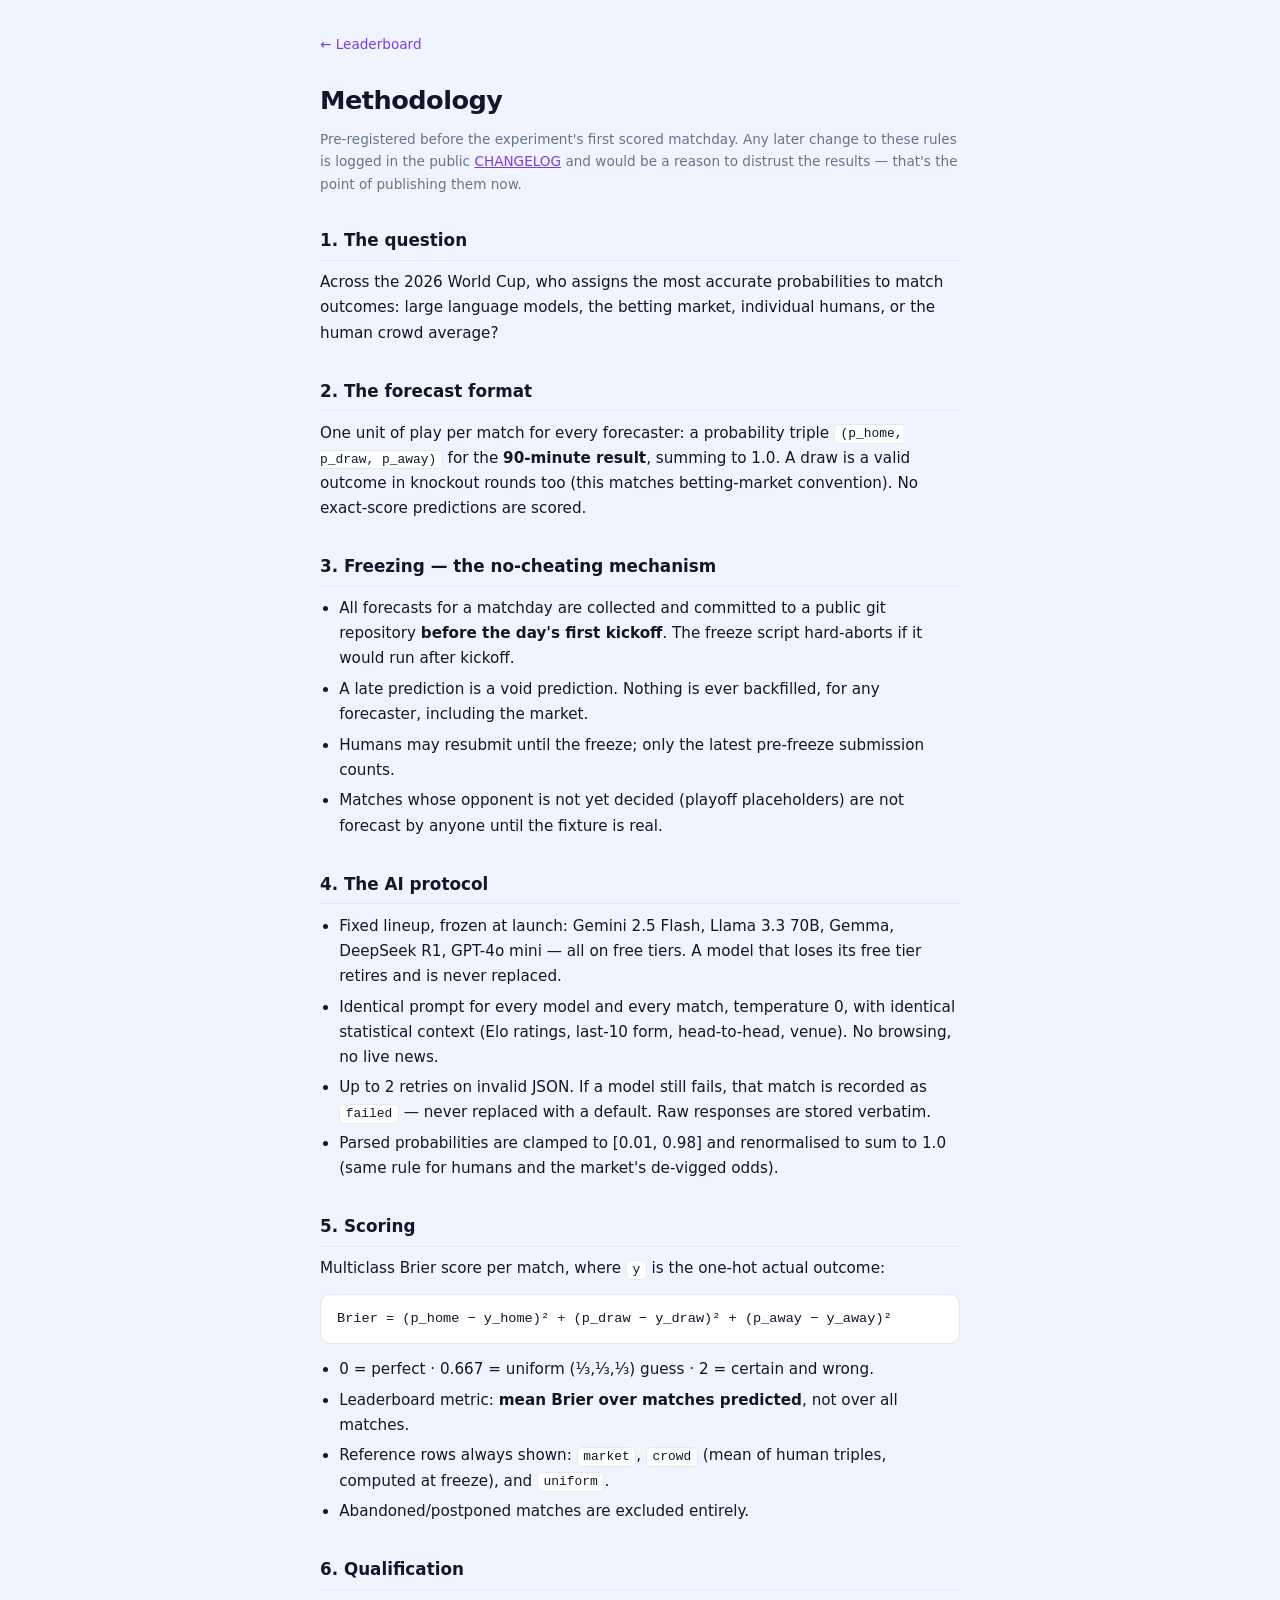
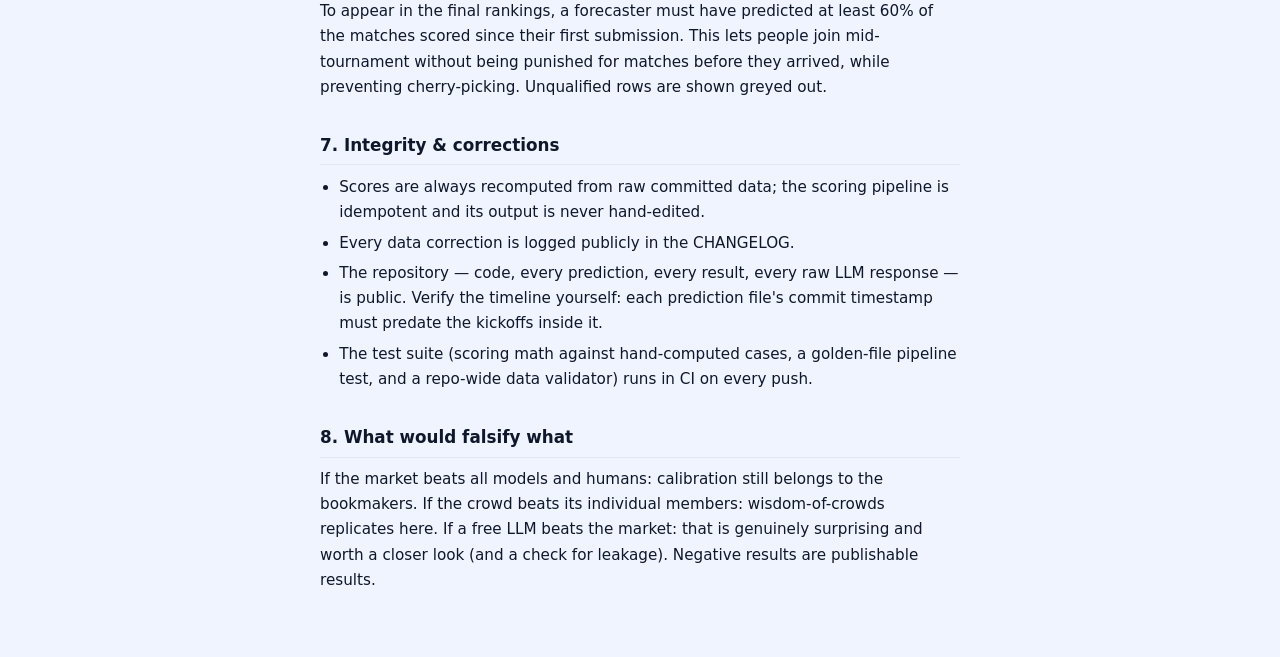
==== site/methodology.html @ a30d46c2 "relaunch: integrity overhaul, frozen lineup, resolved playoff teams, 3D UI Experiment integrity: AI_" ====
<!DOCTYPE html>
<html lang="en">
<head>
  <meta charset="UTF-8">
  <meta name="viewport" content="width=device-width, initial-scale=1.0">
  <title>Methodology — The Forecasting Arena</title>
  <link rel="stylesheet" href="style.css">
  <script>
    (function() {
      var t = localStorage.getItem('fa_theme');
      if (t) document.documentElement.setAttribute('data-theme', t);
    })();
  </script>
  <style>
    /* This page scrolls — override the app shell's overflow:hidden */
    html, body { overflow: auto; height: auto; }
    .doc {
      max-width: 680px;
      margin: 0 auto;
      padding: 2rem 1.25rem 4rem;
      line-height: 1.65;
      font-size: .95rem;
    }
    .doc h1 { font-size: 1.6rem; letter-spacing: -.02em; margin-bottom: .4rem; }
    .doc .doc-sub { color: var(--text-sub); font-size: .85rem; margin-bottom: 2rem; }
    .doc h2 {
      font-size: 1.05rem;
      margin: 2rem 0 .6rem;
      padding-bottom: .3rem;
      border-bottom: 1px solid var(--border);
    }
    .doc p, .doc li { color: var(--text); }
    .doc ul { padding-left: 1.2rem; margin: .5rem 0; }
    .doc li { margin: .35rem 0; }
    .doc code {
      background: var(--card-bg);
      border: 1px solid var(--border);
      border-radius: 5px;
      padding: .08rem .35rem;
      font-size: .85em;
    }
    .doc .formula {
      background: var(--card-bg);
      border: 1px solid var(--border);
      border-radius: 10px;
      padding: .8rem 1rem;
      margin: .8rem 0;
      font-family: ui-monospace, Menlo, monospace;
      font-size: .85rem;
      overflow-x: auto;
    }
    .doc a { color: var(--home); }
    .doc .backlink { display: inline-block; margin-bottom: 1.5rem; font-size: .85rem; text-decoration: none; }
  </style>
</head>
<body>
  <main class="doc">
    <a class="backlink" href="index.html">← Leaderboard</a>
    <h1>Methodology</h1>
    <p class="doc-sub">Pre-registered before the experiment's first scored matchday.
    Any later change to these rules is logged in the public
    <a href="https://github.com/dakshjagwani/forecasting-arena-wc26/blob/main/CHANGELOG.md">CHANGELOG</a>
    and would be a reason to distrust the results — that's the point of publishing them now.</p>

    <h2>1. The question</h2>
    <p>Across the 2026 World Cup, who assigns the most accurate probabilities to
    match outcomes: large language models, the betting market, individual humans,
    or the human crowd average?</p>

    <h2>2. The forecast format</h2>
    <p>One unit of play per match for every forecaster: a probability triple
    <code>(p_home, p_draw, p_away)</code> for the <strong>90-minute result</strong>,
    summing to 1.0. A draw is a valid outcome in knockout rounds too (this matches
    betting-market convention). No exact-score predictions are scored.</p>

    <h2>3. Freezing — the no-cheating mechanism</h2>
    <ul>
      <li>All forecasts for a matchday are collected and committed to a public
      git repository <strong>before the day's first kickoff</strong>. The freeze
      script hard-aborts if it would run after kickoff.</li>
      <li>A late prediction is a void prediction. Nothing is ever backfilled,
      for any forecaster, including the market.</li>
      <li>Humans may resubmit until the freeze; only the latest pre-freeze
      submission counts.</li>
      <li>Matches whose opponent is not yet decided (playoff placeholders) are
      not forecast by anyone until the fixture is real.</li>
    </ul>

    <h2>4. The AI protocol</h2>
    <ul>
      <li>Fixed lineup, frozen at launch: Gemini 2.5 Flash, Llama 3.3 70B,
      Gemma, DeepSeek R1, GPT-4o mini — all on free tiers. A model that loses
      its free tier retires and is never replaced.</li>
      <li>Identical prompt for every model and every match, temperature 0,
      with identical statistical context (Elo ratings, last-10 form,
      head-to-head, venue). No browsing, no live news.</li>
      <li>Up to 2 retries on invalid JSON. If a model still fails, that
      match is recorded as <code>failed</code> — never replaced with a default.
      Raw responses are stored verbatim.</li>
      <li>Parsed probabilities are clamped to [0.01, 0.98] and renormalised to
      sum to 1.0 (same rule for humans and the market's de-vigged odds).</li>
    </ul>

    <h2>5. Scoring</h2>
    <p>Multiclass Brier score per match, where <code>y</code> is the one-hot
    actual outcome:</p>
    <div class="formula">Brier = (p_home − y_home)² + (p_draw − y_draw)² + (p_away − y_away)²</div>
    <ul>
      <li>0 = perfect · 0.667 = uniform (⅓,⅓,⅓) guess · 2 = certain and wrong.</li>
      <li>Leaderboard metric: <strong>mean Brier over matches predicted</strong>,
      not over all matches.</li>
      <li>Reference rows always shown: <code>market</code>, <code>crowd</code>
      (mean of human triples, computed at freeze), and <code>uniform</code>.</li>
      <li>Abandoned/postponed matches are excluded entirely.</li>
    </ul>

    <h2>6. Qualification</h2>
    <p>To appear in the final rankings, a forecaster must have predicted at least
    60% of the matches scored since their first submission. This lets people join
    mid-tournament without being punished for matches before they arrived, while
    preventing cherry-picking. Unqualified rows are shown greyed out.</p>

    <h2>7. Integrity & corrections</h2>
    <ul>
      <li>Scores are always recomputed from raw committed data; the scoring
      pipeline is idempotent and its output is never hand-edited.</li>
      <li>Every data correction is logged publicly in the CHANGELOG.</li>
      <li>The repository — code, every prediction, every result, every raw
      LLM response — is public. Verify the timeline yourself: each prediction
      file's commit timestamp must predate the kickoffs inside it.</li>
      <li>The test suite (scoring math against hand-computed cases, a
      golden-file pipeline test, and a repo-wide data validator) runs in CI
      on every push.</li>
    </ul>

    <h2>8. What would falsify what</h2>
    <p>If the market beats all models and humans: calibration still belongs to
    the bookmakers. If the crowd beats its individual members: wisdom-of-crowds
    replicates here. If a free LLM beats the market: that is genuinely
    surprising and worth a closer look (and a check for leakage). Negative
    results are publishable results.</p>
  </main>
</body>
</html>
---- site/style.css ----
/* ── Variables ──────────────────────────────────────────────────────────── */
:root {
  --bg:          #f0f4ff;
  --card-bg:     #ffffff;
  --text:        #0f172a;
  --text-sub:    #64748b;
  --border:      #e2e8f0;
  --home:        #7c3aed;
  --home-light:  #ede9fe;
  --draw:        #94a3b8;
  --away:        #0891b2;
  --away-light:  #e0f2fe;
  --green:       #16a34a;
  --red:         #dc2626;
  --gold:        #f0c040;
  --radius:      16px;
  --shadow:      0 2px 12px rgba(0,0,0,.06);
  --shadow-card: 0 4px 28px rgba(0,0,0,.09);
  --dur-fast:    140ms;
  --dur-med:     240ms;
  --dur-slow:    420ms;
  --ease-spring: cubic-bezier(0.34, 1.56, 0.64, 1);
}

/* ── Keyframes ──────────────────────────────────────────────────────────── */
@keyframes fadeInUp {
  from { opacity: 0; transform: translateY(18px); }
  to   { opacity: 1; transform: translateY(0); }
}

@keyframes scaleIn {
  from { opacity: 0; transform: scale(0.88); }
  to   { opacity: 1; transform: scale(1); }
}

@keyframes pulseGlow {
  0%, 100% { box-shadow: 0 0 0 0 rgba(124,58,237,.35), 0 4px 14px rgba(124,58,237,.3); }
  55%       { box-shadow: 0 0 0 10px rgba(124,58,237,.0), 0 4px 14px rgba(124,58,237,.3); }
}

@keyframes confettiFall {
  0%   { opacity: 1; transform: translateY(0) rotate(0deg) scale(1); }
  80%  { opacity: 1; }
  100% { opacity: 0; transform: translateY(100vh) rotate(720deg) scale(0.4); }
}

@keyframes trophyWiggle {
  0%, 100% { transform: rotate(0deg) scale(1); }
  20%       { transform: rotate(-8deg) scale(1.1); }
  40%       { transform: rotate(8deg) scale(1.15); }
  60%       { transform: rotate(-4deg) scale(1.1); }
  80%       { transform: rotate(4deg) scale(1.05); }
}

@keyframes floatBadge {
  0%, 100% { transform: translateY(0); }
  50%       { transform: translateY(-3px); }
}

/* ── Reset & base ───────────────────────────────────────────────────────── */
*, *::before, *::after { box-sizing: border-box; margin: 0; padding: 0; }

html, body {
  height: 100%;
  background: var(--bg);
  font-family: -apple-system, BlinkMacSystemFont, 'Segoe UI', system-ui, sans-serif;
  color: var(--text);
  -webkit-font-smoothing: antialiased;
  overflow: hidden;
}

/* ── Screen management ──────────────────────────────────────────────────── */
.screen {
  position: fixed;
  inset: 0;
  display: flex;
  flex-direction: column;
  overflow: hidden;
  opacity: 0;
  pointer-events: none;
  transform: translateY(10px);
  /* hide transition: delay visibility so it hides after opacity fades */
  transition: opacity var(--dur-med) ease,
              transform var(--dur-med) ease,
              visibility 0s linear var(--dur-med);
  visibility: hidden;
}
.screen.active {
  opacity: 1;
  pointer-events: auto;
  transform: translateY(0);
  visibility: visible;
  /* show transition: visibility reveals immediately, then opacity animates in */
  transition: opacity var(--dur-med) ease,
              transform var(--dur-med) ease,
              visibility 0s linear 0s;
}

/* ── Screen: Name ───────────────────────────────────────────────────────── */
.screen-inner {
  flex: 1;
  display: flex;
  flex-direction: column;
  align-items: center;
  padding: 1.25rem 1.25rem 2rem;
  gap: 1.1rem;
  max-width: 520px;
  margin: 0 auto;
  width: 100%;
  overflow-y: auto;
  -webkit-overflow-scrolling: touch;
}

/* ── WC branding ────────────────────────────────────────────────────────── */
.wc-brand {
  display: flex;
  flex-direction: column;
  align-items: center;
  gap: .3rem;
  padding: 1.1rem 1.5rem;
  background: linear-gradient(135deg, #1e3a5f 0%, #0f2540 100%);
  border-radius: var(--radius);
  color: #fff;
  width: 100%;
  text-align: center;
  animation: fadeInUp var(--dur-slow) ease both;
  animation-delay: 0ms;
}

.wc-host-flags { font-size: 1.5rem; letter-spacing: .3em; }

.wc-title {
  font-size: .95rem;
  font-weight: 800;
  letter-spacing: .05em;
  text-transform: uppercase;
  color: var(--gold);
}

.wc-meta { font-size: .7rem; color: #94a3b8; font-weight: 500; }

/* ── Pitch block ────────────────────────────────────────────────────────── */
.pitch-block {
  text-align: center;
  width: 100%;
  animation: fadeInUp var(--dur-slow) ease both;
  animation-delay: 80ms;
}

.pitch-title {
  font-size: 1.55rem;
  font-weight: 800;
  letter-spacing: -.03em;
  line-height: 1.2;
  color: var(--text);
  margin-bottom: .55rem;
}

.pitch-sub {
  font-size: .875rem;
  color: var(--text-sub);
  line-height: 1.6;
  max-width: 400px;
  margin: 0 auto;
}

/* ── Features grid ──────────────────────────────────────────────────────── */
.features-grid {
  display: grid;
  grid-template-columns: repeat(3, 1fr);
  gap: .6rem;
  width: 100%;
  animation: fadeInUp var(--dur-slow) ease both;
  animation-delay: 160ms;
}

.feature-item {
  background: var(--card-bg);
  border: 1.5px solid var(--border);
  border-radius: 12px;
  padding: .8rem .5rem;
  display: flex;
  flex-direction: column;
  align-items: center;
  gap: .25rem;
  text-align: center;
  transition: border-color var(--dur-fast), box-shadow var(--dur-fast);
}
.feature-item:hover {
  border-color: var(--home);
  box-shadow: 0 2px 12px rgba(124,58,237,.12);
}

.feature-icon { font-size: 1.4rem; line-height: 1; }
.feature-name { font-size: .72rem; font-weight: 800; color: var(--text); }
.feature-desc { font-size: .62rem; color: var(--text-sub); line-height: 1.35; }

/* ── Entry block ────────────────────────────────────────────────────────── */
.entry-block {
  display: flex;
  flex-direction: column;
  gap: .7rem;
  width: 100%;
  animation: fadeInUp var(--dur-slow) ease both;
  animation-delay: 240ms;
}

.entry-label {
  font-size: .75rem;
  font-weight: 800;
  text-transform: uppercase;
  letter-spacing: .07em;
  color: var(--text-sub);
}

.entry-hint {
  font-size: .73rem;
  color: var(--text-sub);
  text-align: center;
}

/* ── Inputs ─────────────────────────────────────────────────────────────── */
input[type="text"] {
  width: 100%;
  padding: .9rem 1rem;
  font-size: 1rem;
  border: 1.5px solid var(--border);
  border-radius: var(--radius);
  outline: none;
  transition: border-color var(--dur-fast), box-shadow var(--dur-fast);
  background: var(--card-bg);
}
input[type="text"]:focus {
  border-color: var(--home);
  box-shadow: 0 0 0 3px var(--home-light);
}

/* ── Buttons ────────────────────────────────────────────────────────────── */
.btn-primary {
  display: block;
  width: 100%;
  padding: .9rem 1.5rem;
  background: var(--home);
  color: #fff;
  border: none;
  border-radius: var(--radius);
  font-size: 1rem;
  font-weight: 700;
  cursor: pointer;
  min-height: 52px;
  position: relative;
  overflow: hidden;
  transition: opacity var(--dur-fast), transform var(--dur-fast), box-shadow var(--dur-fast);
}
.btn-primary::after {
  content: '';
  position: absolute;
  inset: 0;
  background: linear-gradient(135deg, rgba(255,255,255,.18) 0%, transparent 55%);
  pointer-events: none;
}
.btn-primary:hover:not(:disabled) {
  opacity: .92;
  transform: translateY(-1px);
  box-shadow: 0 6px 20px rgba(124,58,237,.4);
}
.btn-primary:active:not(:disabled) { transform: translateY(0); box-shadow: none; }
.btn-primary:disabled { opacity: .5; cursor: default; }

.btn-primary.btn-glow {
  animation: pulseGlow 2.6s ease-in-out 1s infinite;
}

.btn-ghost {
  background: none;
  border: 1.5px solid var(--border);
  border-radius: var(--radius);
  padding: .55rem 1rem;
  font-size: .875rem;
  color: var(--text-sub);
  cursor: pointer;
  min-height: 40px;
  transition: border-color var(--dur-fast), color var(--dur-fast), background var(--dur-fast);
}
.btn-ghost:hover { border-color: var(--text-sub); color: var(--text); background: #f8fafc; }
.btn-ghost.small { font-size: .8rem; padding: .4rem .75rem; min-height: 36px; }

/* ── Screen: Cards header ───────────────────────────────────────────────── */
.cards-header {
  display: flex;
  align-items: center;
  justify-content: space-between;
  padding: .75rem 1rem;
  border-bottom: 1px solid var(--border);
  background: var(--card-bg);
  flex-shrink: 0;
  gap: .5rem;
  box-shadow: var(--shadow);
  z-index: 3;
}

.progress-text {
  font-size: .875rem;
  font-weight: 700;
  color: var(--text-sub);
}

.user-chip {
  font-size: .78rem;
  background: var(--home-light);
  color: var(--home);
  border-radius: 999px;
  padding: .25rem .75rem;
  font-weight: 700;
  max-width: 140px;
  overflow: hidden;
  text-overflow: ellipsis;
  white-space: nowrap;
}

/* ── Matchday banner ────────────────────────────────────────────────────── */
.matchday-banner {
  padding: .5rem 1rem;
  font-size: .8rem;
  font-weight: 600;
  background: #f0fdf4;
  color: #166534;
  border-bottom: 1px solid #bbf7d0;
  text-align: center;
  flex-shrink: 0;
  z-index: 2;
}

/* ── Cards track wrapper + nav ──────────────────────────────────────────── */
.cards-track-wrapper {
  flex: 1;
  position: relative;
  min-height: 0;
}

/* Desktop nav arrows (hidden on mobile, shown ≥ 640px) */
.nav-arrow {
  display: none;
  position: absolute;
  top: 50%;
  transform: translateY(-50%);
  width: 46px;
  height: 46px;
  background: var(--card-bg);
  border: 1.5px solid var(--border);
  border-radius: 50%;
  font-size: 1.5rem;
  color: var(--text-sub);
  cursor: pointer;
  align-items: center;
  justify-content: center;
  z-index: 10;
  box-shadow: var(--shadow-card);
  transition: border-color var(--dur-fast), color var(--dur-fast), box-shadow var(--dur-fast), transform var(--dur-fast);
  user-select: none;
}
.nav-arrow:hover {
  border-color: var(--home);
  color: var(--home);
  box-shadow: 0 4px 16px rgba(124,58,237,.2);
  transform: translateY(-50%) scale(1.06);
}
.nav-arrow:active { transform: translateY(-50%) scale(0.97); }
.nav-prev { left: .75rem; }
.nav-next { right: .75rem; }

/* ── Cards track (scroll-snap) ──────────────────────────────────────────── */
.cards-track {
  height: 100%;
  display: flex;
  overflow-x: scroll;
  scroll-snap-type: x mandatory;
  -webkit-overflow-scrolling: touch;
  scrollbar-width: none;
}
.cards-track::-webkit-scrollbar { display: none; }

.card {
  scroll-snap-align: start;
  flex: 0 0 100%;
  max-width: 100%;
  overflow-y: auto;
  padding: 1.1rem 1rem 2rem;
  display: flex;
  align-items: flex-start;
  justify-content: center;
  -webkit-overflow-scrolling: touch;
}

.card-inner {
  width: 100%;
  max-width: 520px;
  display: flex;
  flex-direction: column;
  gap: .9rem;
  animation: fadeInUp var(--dur-slow) ease both;
}

/* ── Card: meta row ─────────────────────────────────────────────────────── */
.card-meta {
  display: flex;
  align-items: center;
  gap: .5rem;
  flex-wrap: wrap;
}

.stage-badge {
  font-size: .72rem;
  font-weight: 700;
  text-transform: uppercase;
  letter-spacing: .06em;
  color: var(--text-sub);
}

.match-num {
  font-size: .7rem;
  font-weight: 600;
  background: #f1f5f9;
  color: var(--text-sub);
  border-radius: 999px;
  padding: .15rem .55rem;
}

.filled-badge {
  font-size: .7rem;
  font-weight: 700;
  background: #dcfce7;
  color: #166534;
  border-radius: 999px;
  padding: .15rem .55rem;
  animation: scaleIn var(--dur-fast) var(--ease-spring);
}

/* ── Card: teams ────────────────────────────────────────────────────────── */
.teams-row {
  display: flex;
  align-items: center;
  gap: .75rem;
  padding: .15rem 0;
}

.team {
  flex: 1;
  text-align: left;
  display: flex;
  flex-direction: column;
  gap: .2rem;
}
.team.away { text-align: right; align-items: flex-end; }

.team-flag { font-size: 2.1rem; line-height: 1; }
.team-name { font-size: 1.05rem; font-weight: 800; letter-spacing: -.02em; line-height: 1.2; }

.vs-badge {
  font-size: .68rem;
  font-weight: 800;
  color: var(--text-sub);
  letter-spacing: .08em;
  flex-shrink: 0;
  background: #f1f5f9;
  padding: .3rem .5rem;
  border-radius: 6px;
}

/* ── Card: match info row ───────────────────────────────────────────────── */
.match-info-row { display: flex; flex-direction: column; gap: .22rem; }
.kick-time  { font-size: .78rem; font-weight: 600; color: var(--text); }
.kick-venue { font-size: .73rem; color: var(--text-sub); }

/* ── Match Intel panel ──────────────────────────────────────────────────── */
.intel-panel {
  background: linear-gradient(135deg, #f0f4ff 0%, #faf5ff 100%);
  border: 1px solid #c7d2fe;
  border-radius: 12px;
  padding: .65rem .75rem;
  font-size: .75rem;
}

.intel-header {
  font-size: .63rem;
  font-weight: 800;
  text-transform: uppercase;
  letter-spacing: .07em;
  color: #4338ca;
  margin-bottom: .45rem;
}

.intel-grid {
  display: grid;
  grid-template-columns: 1fr auto 1fr;
  align-items: center;
  gap: .25rem;
  margin-bottom: .35rem;
}

.intel-col { display: flex; flex-direction: column; gap: .22rem; }
.intel-col-right { align-items: flex-end; }

.intel-mid {
  display: flex;
  flex-direction: column;
  align-items: center;
  gap: .15rem;
  padding: 0 .45rem;
}

.intel-elo { font-weight: 800; font-size: .95rem; }
.home-elo  { color: var(--home); }
.away-elo  { color: var(--away); }

.intel-elo-label, .intel-form-label {
  font-size: .54rem;
  text-transform: uppercase;
  letter-spacing: .06em;
  color: var(--text-sub);
  font-weight: 700;
}

.intel-elo-diff {
  font-size: .7rem;
  font-weight: 800;
  padding: .12rem .38rem;
  border-radius: 5px;
}
.home-fav { color: var(--home); background: var(--home-light); }
.away-fav { color: var(--away); background: var(--away-light); }
.even     { color: var(--text-sub); background: #f1f5f9; }

.intel-form-row { display: flex; gap: 3px; }

.form-dot {
  display: inline-block;
  width: 13px;
  height: 13px;
  border-radius: 50%;
  flex-shrink: 0;
  transition: transform var(--dur-fast);
}
.form-dot:hover { transform: scale(1.35); }
.dot-w { background: #22c55e; }
.dot-d { background: #f59e0b; }
.dot-l { background: #f43f5e; }

.intel-h2h {
  font-size: .71rem;
  color: var(--text-sub);
  border-top: 1px solid #c7d2fe;
  padding-top: .3rem;
  margin-top: .2rem;
}

.intel-altitude {
  font-size: .71rem;
  color: #92400e;
  font-weight: 700;
  margin-top: .28rem;
  background: #fef3c7;
  border-radius: 6px;
  padding: .2rem .4rem;
}

.intel-climate { font-size: .7rem; color: var(--text-sub); margin-top: .28rem; }

/* ── Fun fact chip ──────────────────────────────────────────────────────── */
.fun-fact {
  font-size: .76rem;
  color: #92400e;
  background: #fef9c3;
  border: 1px solid #fde68a;
  border-radius: 10px;
  padding: .6rem .75rem;
  line-height: 1.5;
}

/* ── Card: slider section ───────────────────────────────────────────────── */
.slider-section {
  display: flex;
  flex-direction: column;
  gap: .9rem;
  padding: 1rem;
  background: var(--card-bg);
  border-radius: var(--radius);
  border: 1.5px solid var(--border);
  box-shadow: var(--shadow);
  transition: border-color var(--dur-fast), box-shadow var(--dur-fast);
}
.slider-section:focus-within {
  border-color: rgba(124,58,237,.3);
  box-shadow: 0 0 0 3px rgba(124,58,237,.07);
}

.slider-el { margin: .3rem 0 .1rem; }

/* noUiSlider segments */
.noUi-connect:nth-child(1) { background: var(--home) !important; }
.noUi-connect:nth-child(2) { background: var(--draw) !important; }
.noUi-connect:nth-child(3) { background: var(--away) !important; }

/* Track */
.noUi-target {
  height: 12px !important;
  border-radius: 6px !important;
  border: none !important;
  background: #e2e8f0 !important;
  box-shadow: inset 0 1px 3px rgba(0,0,0,.08) !important;
}

/* Handles */
.noUi-handle {
  width:  36px  !important;
  height: 36px  !important;
  right:  -18px !important;
  top:    -13px !important;
  border-radius: 50% !important;
  background: #fff !important;
  border: 2px solid rgba(0,0,0,.1) !important;
  box-shadow: 0 2px 8px rgba(0,0,0,.14), 0 0 0 0 rgba(124,58,237,0) !important;
  cursor: grab !important;
  transition: transform var(--dur-fast), box-shadow var(--dur-fast) !important;
}
.noUi-handle:hover {
  transform: scale(1.14) !important;
  box-shadow: 0 3px 12px rgba(0,0,0,.18), 0 0 0 4px rgba(124,58,237,.14) !important;
}
.noUi-handle.noUi-active {
  transform: scale(1.2) !important;
  box-shadow: 0 4px 18px rgba(0,0,0,.18), 0 0 0 6px rgba(124,58,237,.18) !important;
  cursor: grabbing !important;
  border-color: rgba(124,58,237,.3) !important;
}
.noUi-handle::before, .noUi-handle::after { display: none !important; }

/* ── Percentage labels ──────────────────────────────────────────────────── */
.pct-row {
  display: flex;
  justify-content: space-between;
}

.pct-col {
  display: flex;
  flex-direction: column;
  align-items: center;
  gap: .18rem;
  flex: 1;
}
.pct-col.home-col { align-items: flex-start; }
.pct-col.away-col { align-items: flex-end; }

.pct-val {
  font-size: 1.3rem;
  font-weight: 800;
  letter-spacing: -.03em;
  transition: transform var(--dur-fast);
}
.pct-val.pop { animation: scaleIn var(--dur-fast) var(--ease-spring); }
.home-col .pct-val { color: var(--home); }
.draw-col .pct-val { color: var(--text-sub); }
.away-col .pct-val { color: var(--away); }

.pct-lbl {
  font-size: .68rem;
  font-weight: 700;
  color: var(--text-sub);
  text-transform: uppercase;
  letter-spacing: .04em;
  max-width: 78px;
  overflow: hidden;
  text-overflow: ellipsis;
  white-space: nowrap;
}
.home-col .pct-lbl { text-align: left; }
.away-col .pct-lbl { text-align: right; }

/* ── Submit card ────────────────────────────────────────────────────────── */
.submit-card { align-items: center; background: var(--bg); }

.submit-inner {
  align-items: center;
  text-align: center;
  gap: 1rem;
  padding: 2rem 1.5rem;
}

.submit-emoji {
  font-size: 3.5rem;
  animation: floatBadge 2.4s ease-in-out infinite;
}

.submit-title { font-size: 1.65rem; font-weight: 800; letter-spacing: -.03em; }
.submit-count { font-size: 1rem; font-weight: 600; color: var(--text-sub); }
.submit-as    { font-size: .875rem; color: var(--text-sub); }
.submit-note  { font-size: .75rem; color: var(--text-sub); max-width: 280px; }
.submit-warn  { font-size: .8rem; color: var(--red); font-weight: 600; }

/* ── Progress rail ──────────────────────────────────────────────────────── */
.progress-rail { height: 3px; background: var(--border); flex-shrink: 0; }
.progress-fill {
  height: 100%;
  background: linear-gradient(90deg, var(--home), var(--away));
  width: 0%;
  transition: width .3s ease;
}

/* ── Screen: Confirmation ───────────────────────────────────────────────── */
.confirm-inner {
  justify-content: center;
  text-align: center;
  gap: 1.1rem;
  position: relative;
  overflow: hidden;
}

.confirm-trophy {
  font-size: 5rem;
  display: block;
  animation: trophyWiggle .7s var(--ease-spring) .1s both;
}

.confirm-tag { font-size: .875rem; color: var(--text-sub); font-style: italic; }

.confetti-piece {
  position: absolute;
  width: 9px;
  height: 11px;
  border-radius: 2px;
  top: -20px;
  pointer-events: none;
  animation: confettiFall linear forwards;
}

/* ── Disabled state ─────────────────────────────────────────────────────── */
.noUi-target.noUi-target-disabled { opacity: .4; cursor: not-allowed; }

/* ── Desktop (≥ 640px) ──────────────────────────────────────────────────── */
@media (min-width: 640px) {
  .screen-inner {
    padding: 1.75rem 2rem 2.5rem;
    justify-content: center;
    min-height: 100%;
  }

  .pitch-title { font-size: 1.85rem; }
  .pitch-sub   { font-size: .925rem; }

  .feature-icon { font-size: 1.55rem; }
  .feature-name { font-size: .76rem; }
  .feature-desc { font-size: .67rem; }

  .card { padding: 1.5rem 3.5rem 2rem; }
  .card-inner { max-width: 560px; gap: 1rem; }

  .nav-arrow { display: flex; }

  .team-flag { font-size: 2.5rem; }
  .team-name { font-size: 1.15rem; }

  .pct-val { font-size: 1.45rem; }

  .cards-header { padding: .85rem 1.5rem; }
}

@media (min-width: 1024px) {
  .pitch-title { font-size: 2.1rem; }

  .card { padding: 2rem 5.5rem 2.5rem; }
  .card-inner { max-width: 600px; }

  .nav-prev { left: 1.25rem; }
  .nav-next { right: 1.25rem; }

  .intel-panel { padding: .8rem .9rem; }
  .intel-elo   { font-size: 1.05rem; }
}

/* ── Tiny phones (< 380px) ──────────────────────────────────────────────── */
@media (max-width: 380px) {
  .pitch-title { font-size: 1.35rem; }
  .feature-desc { display: none; }
  .screen-inner { gap: .9rem; }
}

/* ── Theme toggle button (fixed, always visible) ────────────────────────── */
.theme-toggle {
  position: fixed;
  top: .6rem;
  right: .75rem;
  z-index: 200;
  width: 38px;
  height: 38px;
  border-radius: 50%;
  background: var(--card-bg);
  border: 1.5px solid var(--border);
  cursor: pointer;
  display: flex;
  align-items: center;
  justify-content: center;
  font-size: 1rem;
  line-height: 1;
  box-shadow: var(--shadow-card);
  transition: border-color var(--dur-fast), box-shadow var(--dur-fast), background var(--dur-med);
}
.theme-toggle:hover {
  border-color: var(--home);
  box-shadow: 0 2px 12px rgba(124,58,237,.25);
}

/* ── Expandable feature tile detail panel ───────────────────────────────── */
.feature-item {
  cursor: pointer;
  position: relative;
}
.feature-item::after {
  content: '▾';
  position: absolute;
  bottom: .35rem;
  right: .45rem;
  font-size: .55rem;
  color: var(--text-sub);
  opacity: .7;
  transition: transform var(--dur-fast);
}
.feature-item.active-feature::after { transform: rotate(180deg); }

.feature-item.active-feature {
  border-color: var(--home);
  background: var(--home-light);
}
.feature-item.active-feature .feature-name { color: var(--home); }

.feature-detail {
  width: 100%;
  background: var(--card-bg);
  border: 1.5px solid var(--home);
  border-radius: 12px;
  padding: .8rem .95rem;
  font-size: .82rem;
  color: var(--text-sub);
  line-height: 1.6;
  animation: fadeInUp var(--dur-fast) ease both;
}

/* ── Dark mode ──────────────────────────────────────────────────────────── */
[data-theme="dark"] {
  --bg:         #0f172a;
  --card-bg:    #1e293b;
  --text:       #f1f5f9;
  --text-sub:   #94a3b8;
  --border:     #334155;
  --home-light: rgba(124,58,237,.22);
  --away-light: rgba(8,145,178,.18);
  --shadow:      0 2px 12px rgba(0,0,0,.35);
  --shadow-card: 0 4px 28px rgba(0,0,0,.5);
}

[data-theme="dark"] .wc-brand {
  background: linear-gradient(135deg, #162032 0%, #0b1a30 100%);
}

[data-theme="dark"] .intel-panel {
  background: linear-gradient(135deg, #162032 0%, #1a1535 100%);
  border-color: #334155;
}

[data-theme="dark"] .intel-h2h { border-color: #334155; }

[data-theme="dark"] .fun-fact {
  background: #1c1804;
  border-color: #3d3410;
  color: #d97706;
}

[data-theme="dark"] .matchday-banner {
  background: #0a1f11;
  color: #4ade80;
  border-color: #14532d;
}

[data-theme="dark"] .match-num,
[data-theme="dark"] .vs-badge { background: #334155; }

[data-theme="dark"] .noUi-target  { background: #334155 !important; }
[data-theme="dark"] .noUi-handle  { background: #1e293b !important; border-color: #475569 !important; }

[data-theme="dark"] tbody tr:hover { background: #1e2a3a; }
[data-theme="dark"] tbody tr { border-color: var(--border); }
[data-theme="dark"] thead th { border-color: var(--border); }

[data-theme="dark"] .lb-stats { background: var(--card-bg); border-color: var(--border); }
[data-theme="dark"] .feature-detail { border-color: var(--home); }

[data-theme="dark"] .lb-hero {
  background: linear-gradient(135deg, #0f2540 0%, #06111f 100%);
}

/* ── Layout fixes (2026-06-11 — TESTING.md §6 #7) ───────────────────────── */
/* Reserve space for the fixed theme toggle so it never overlaps the chip.
   Placed after the media queries on purpose: same specificity, later wins. */
.cards-header { padding-right: 3.6rem; }

/* Long team names ("Winner UEFA Playoff D", "Côte d'Ivoire") must be legible.
   Wider cap + title attr in markup; ellipsis only as last resort. */
.pct-lbl { max-width: 112px; }

/* ── Placeholder (TBD) match panel ──────────────────────────────────────── */
.tbd-panel {
  background: var(--card-bg);
  border: 1.5px dashed var(--border);
  border-radius: var(--radius);
  padding: 1.1rem 1rem;
  text-align: center;
}
.tbd-title { font-size: .9rem; font-weight: 800; margin-bottom: .3rem; }
.tbd-sub   { font-size: .75rem; color: var(--text-sub); line-height: 1.5; }

/* ── 3D depth system ────────────────────────────────────────────────────── */
/* Ambient depth: two soft parallax glows behind every screen. Screens have
   no background of their own, so these show through from the body. */
.page-picks::before, .page-picks::after {
  content: '';
  position: fixed;
  border-radius: 50%;
  filter: blur(70px);
  pointer-events: none;
  z-index: 0;
}
.page-picks::before {
  width: 55vmax; height: 55vmax;
  top: -22vmax; right: -18vmax;
  background: radial-gradient(circle, rgba(124,58,237,.16), transparent 65%);
  animation: orbDrift 26s ease-in-out infinite alternate;
}
.page-picks::after {
  width: 45vmax; height: 45vmax;
  bottom: -20vmax; left: -15vmax;
  background: radial-gradient(circle, rgba(8,145,178,.14), transparent 65%);
  animation: orbDrift 32s ease-in-out infinite alternate-reverse;
}
@keyframes orbDrift {
  from { transform: translate3d(0, 0, 0) scale(1); }
  to   { transform: translate3d(-6vmax, 5vmax, 0) scale(1.12); }
}

[data-theme="dark"] .page-picks::before {
  background: radial-gradient(circle, rgba(124,58,237,.22), transparent 65%);
}
[data-theme="dark"] .page-picks::after {
  background: radial-gradient(circle, rgba(8,145,178,.18), transparent 65%);
}

[data-tilt] {
  transition: transform var(--dur-med) ease;
  will-change: transform;
  transform-style: preserve-3d;
}

@media (prefers-reduced-motion: no-preference) {
  /* Scroll-linked carousel: picks.js drives card-inner transforms, so the
     entrance animation must not own the transform property (fill-mode would
     override the inline style forever). */
  .cards-track .card-inner {
    animation: none;
    transform-style: preserve-3d;
    will-change: transform, opacity;
  }
  /* Real depth inside the card while it rotates */
  .cards-track .teams-row       { transform: translateZ(34px); }
  .cards-track .slider-section,
  .cards-track .tbd-panel       { transform: translateZ(26px); }
  .cards-track .intel-panel     { transform: translateZ(14px); }
  .cards-track .fun-fact        { transform: translateZ(10px); }
  .cards-track .submit-inner > * { transform: translateZ(22px); }

  .confirm-trophy { animation: trophySpin3d 1.4s var(--ease-spring) .1s both; }
}

@keyframes trophySpin3d {
  0%   { transform: perspective(600px) rotateY(0deg)   scale(.6); opacity: 0; }
  60%  { transform: perspective(600px) rotateY(380deg) scale(1.15); opacity: 1; }
  100% { transform: perspective(600px) rotateY(360deg) scale(1); opacity: 1; }
}

@media (prefers-reduced-motion: reduce) {
  .page-picks::before, .page-picks::after { animation: none; }
  .btn-primary.btn-glow     { animation: none; }
  .submit-emoji             { animation: none; }
}
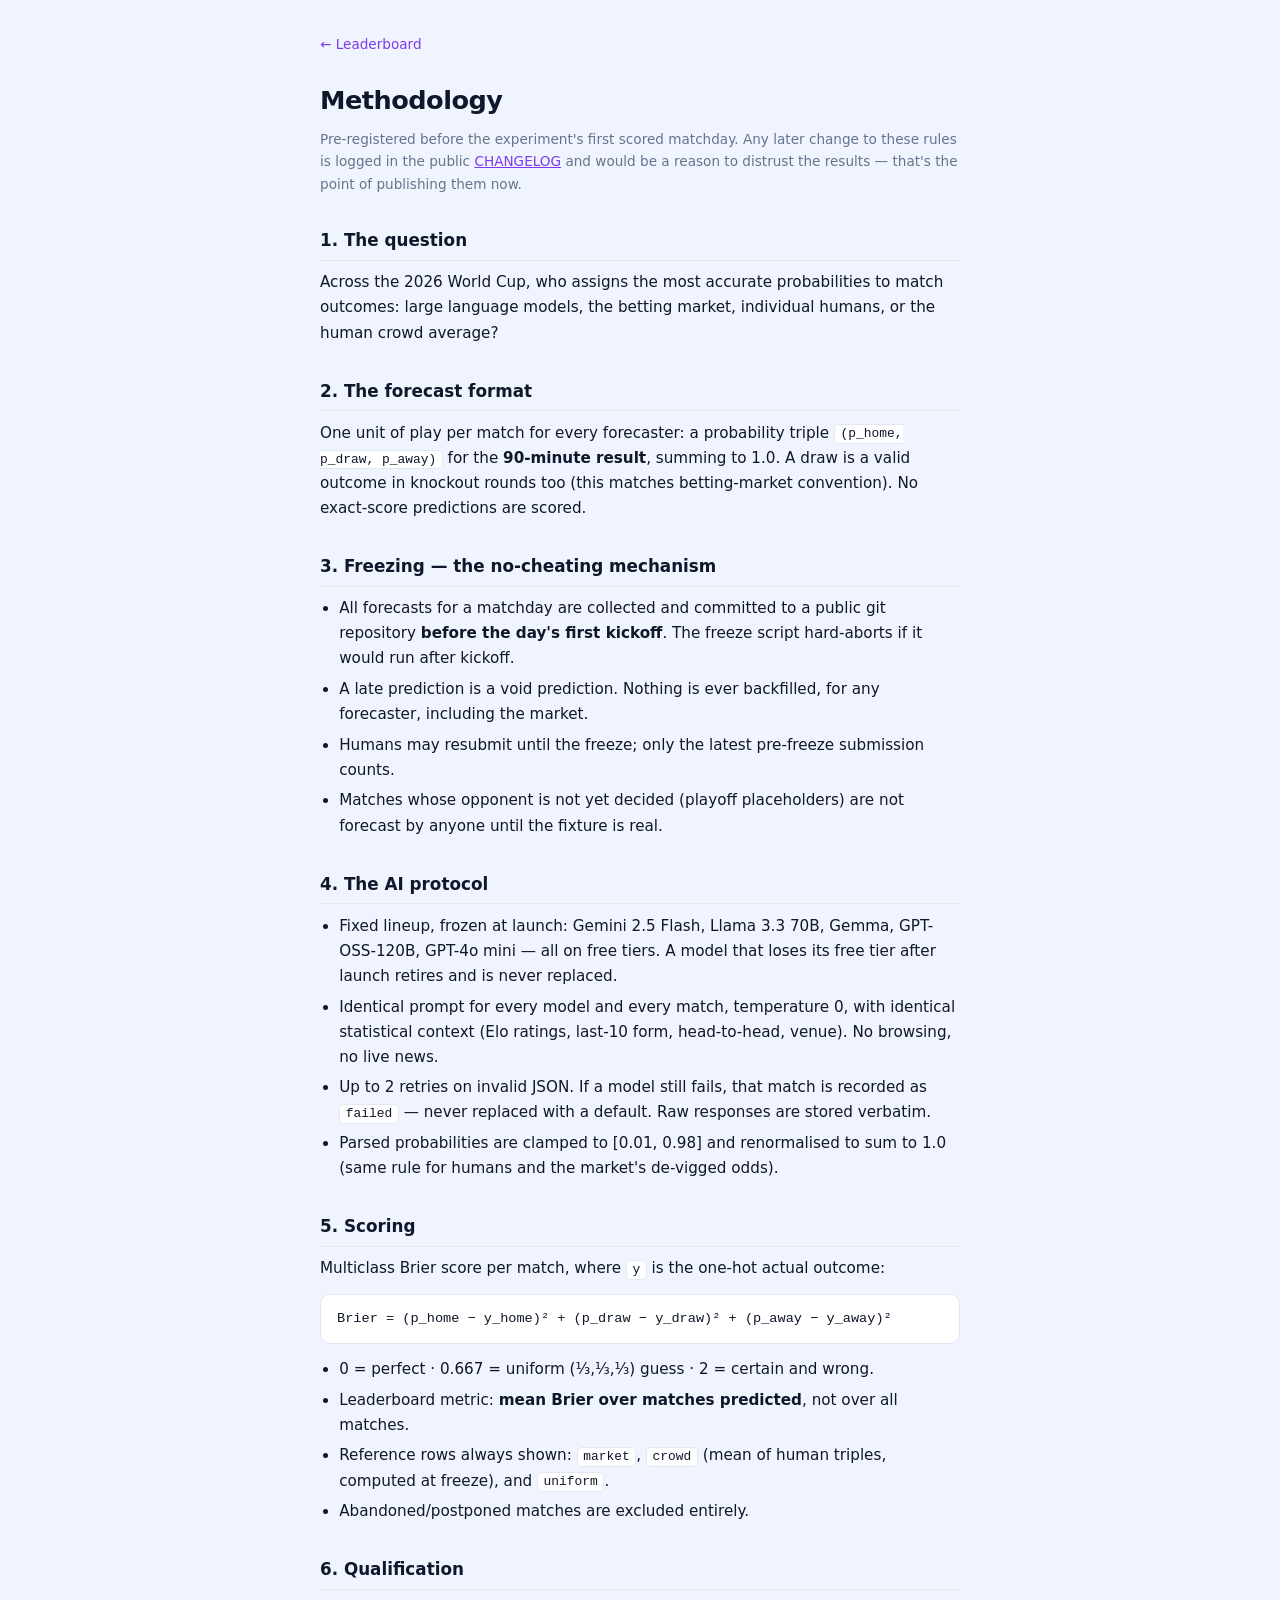
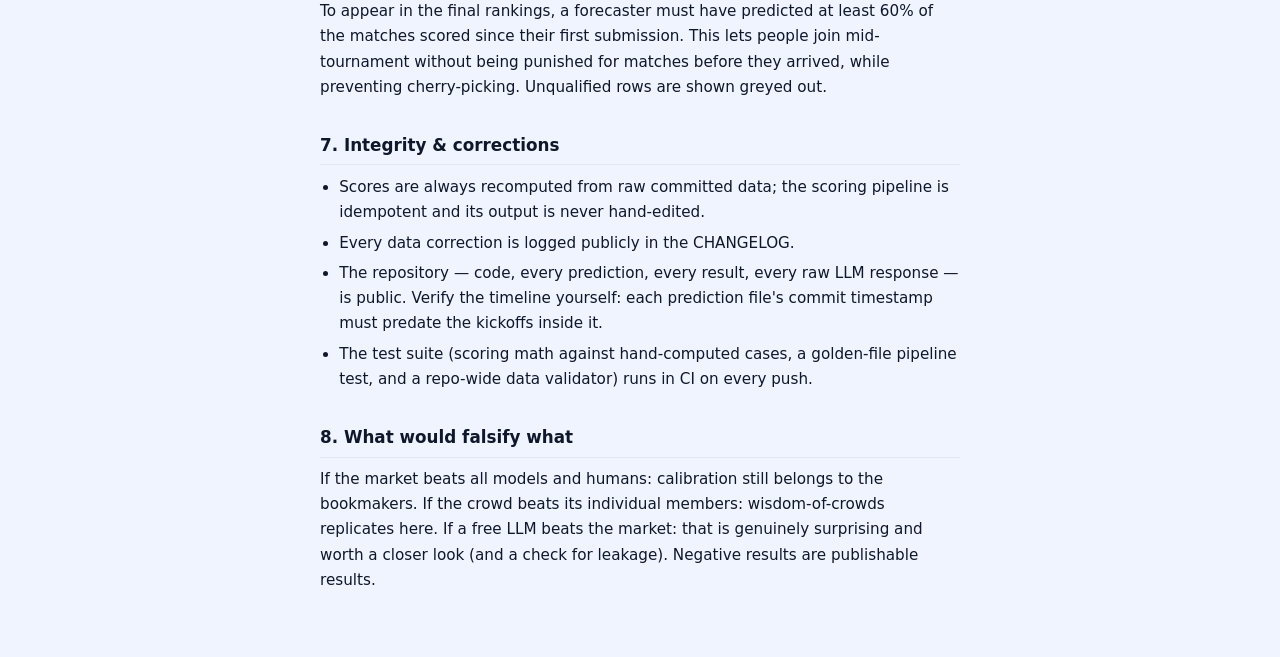
==== commit 1db08e33: "lineup: replace deepseek-r1 with gpt-oss-120b (OpenRouter killed free R1 tier) Dress rehearsal hit 4" ====
--- a/site/methodology.html
+++ b/site/methodology.html
@@ -89,8 +89,8 @@
     <h2>4. The AI protocol</h2>
     <ul>
       <li>Fixed lineup, frozen at launch: Gemini 2.5 Flash, Llama 3.3 70B,
-      Gemma, DeepSeek R1, GPT-4o mini — all on free tiers. A model that loses
-      its free tier retires and is never replaced.</li>
+      Gemma, GPT-OSS-120B, GPT-4o mini — all on free tiers. A model that loses
+      its free tier after launch retires and is never replaced.</li>
       <li>Identical prompt for every model and every match, temperature 0,
       with identical statistical context (Elo ratings, last-10 form,
       head-to-head, venue). No browsing, no live news.</li>
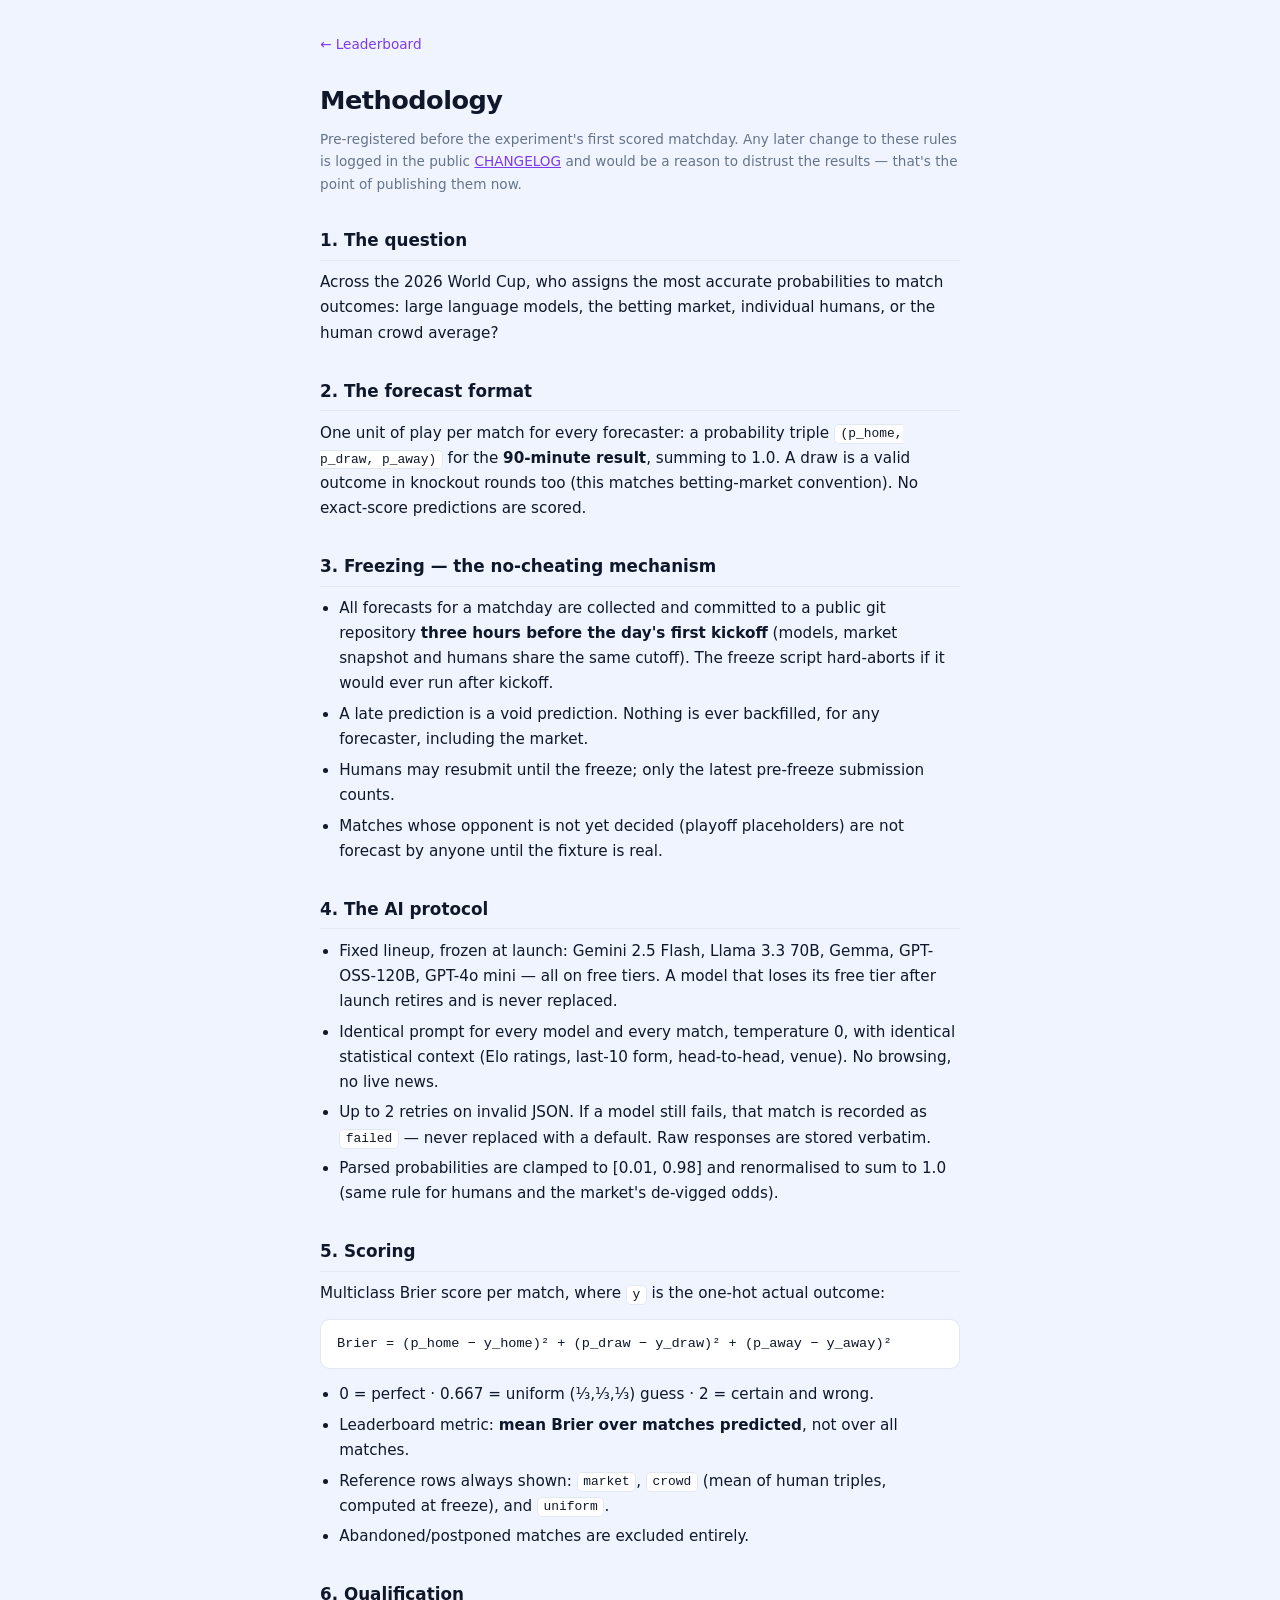
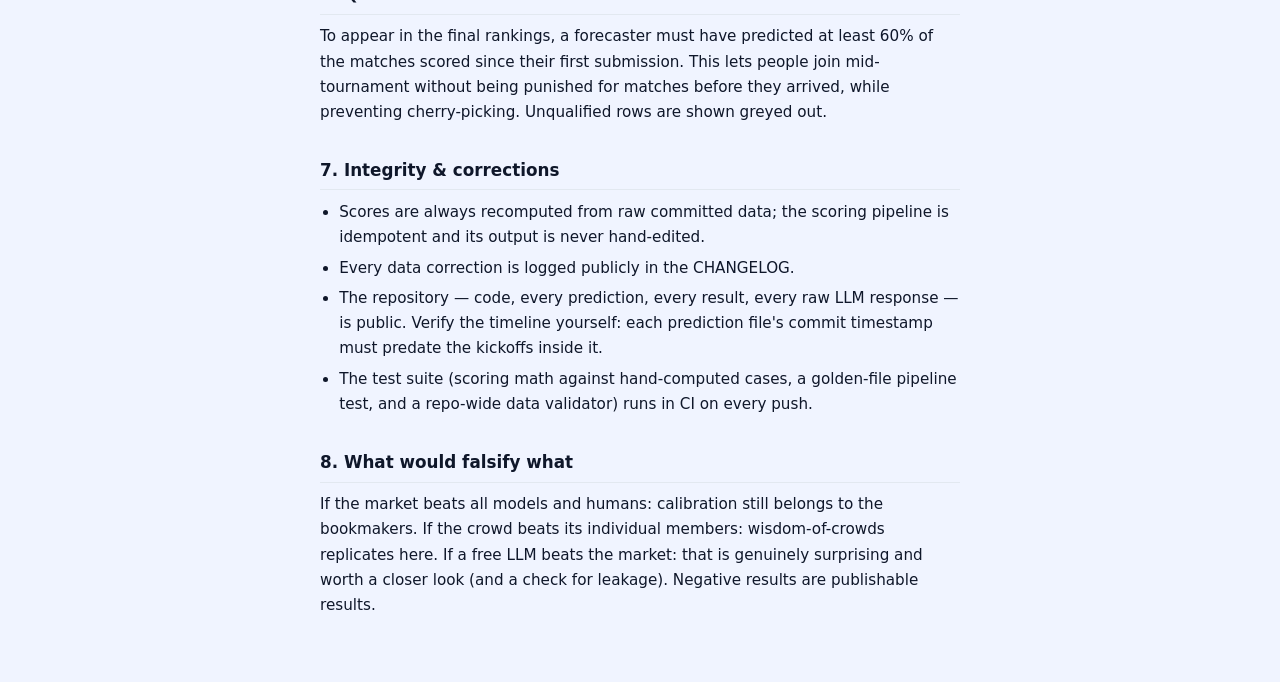
==== commit c653c821: "feat: adaptive freeze window, fixed scoring schedule, per-match boards Fixture analysis showed first" ====
--- a/site/methodology.html
+++ b/site/methodology.html
@@ -76,8 +76,9 @@
     <h2>3. Freezing — the no-cheating mechanism</h2>
     <ul>
       <li>All forecasts for a matchday are collected and committed to a public
-      git repository <strong>before the day's first kickoff</strong>. The freeze
-      script hard-aborts if it would run after kickoff.</li>
+      git repository <strong>three hours before the day's first kickoff</strong>
+      (models, market snapshot and humans share the same cutoff). The freeze
+      script hard-aborts if it would ever run after kickoff.</li>
       <li>A late prediction is a void prediction. Nothing is ever backfilled,
       for any forecaster, including the market.</li>
       <li>Humans may resubmit until the freeze; only the latest pre-freeze
--- a/site/style.css
+++ b/site/style.css
@@ -566,6 +566,17 @@
 
 .intel-climate { font-size: .7rem; color: var(--text-sub); margin-top: .28rem; }
 
+.intel-note {
+  font-size: .62rem;
+  color: var(--text-sub);
+  opacity: .85;
+  line-height: 1.45;
+  border-top: 1px dashed #c7d2fe;
+  padding-top: .35rem;
+  margin-top: .4rem;
+}
+[data-theme="dark"] .intel-note { border-color: #334155; }
+
 /* ── Fun fact chip ──────────────────────────────────────────────────────── */
 .fun-fact {
   font-size: .76rem;
@@ -988,4 +999,42 @@
   .page-picks::before, .page-picks::after { animation: none; }
   .btn-primary.btn-glow     { animation: none; }
   .submit-emoji             { animation: none; }
-}
+  .swipe-hint-arrow         { animation: none; }
+}
+
+/* ── Swipe hint (touch devices, until first swipe) ──────────────────────── */
+.swipe-hint {
+  position: absolute;
+  bottom: 1rem;
+  left: 50%;
+  transform: translateX(-50%);
+  z-index: 20;
+  background: rgba(15, 23, 42, .82);
+  color: #f1f5f9;
+  font-size: .78rem;
+  font-weight: 600;
+  padding: .5rem .95rem;
+  border-radius: 999px;
+  box-shadow: var(--shadow-card);
+  pointer-events: none;
+  white-space: nowrap;
+  backdrop-filter: blur(4px);
+  animation: fadeInUp var(--dur-slow) ease 1.2s both;
+  transition: opacity var(--dur-med) ease, transform var(--dur-med) ease;
+}
+.swipe-hint-arrow {
+  display: inline-block;
+  animation: swipeNudge 1.6s ease-in-out .6s infinite;
+}
+@keyframes swipeNudge {
+  0%, 100% { transform: translateX(0); }
+  50%       { transform: translateX(6px); }
+}
+.swipe-hint-out {
+  opacity: 0;
+  transform: translateX(-50%) translateY(8px);
+}
+[data-theme="dark"] .swipe-hint {
+  background: rgba(241, 245, 249, .92);
+  color: #0f172a;
+}
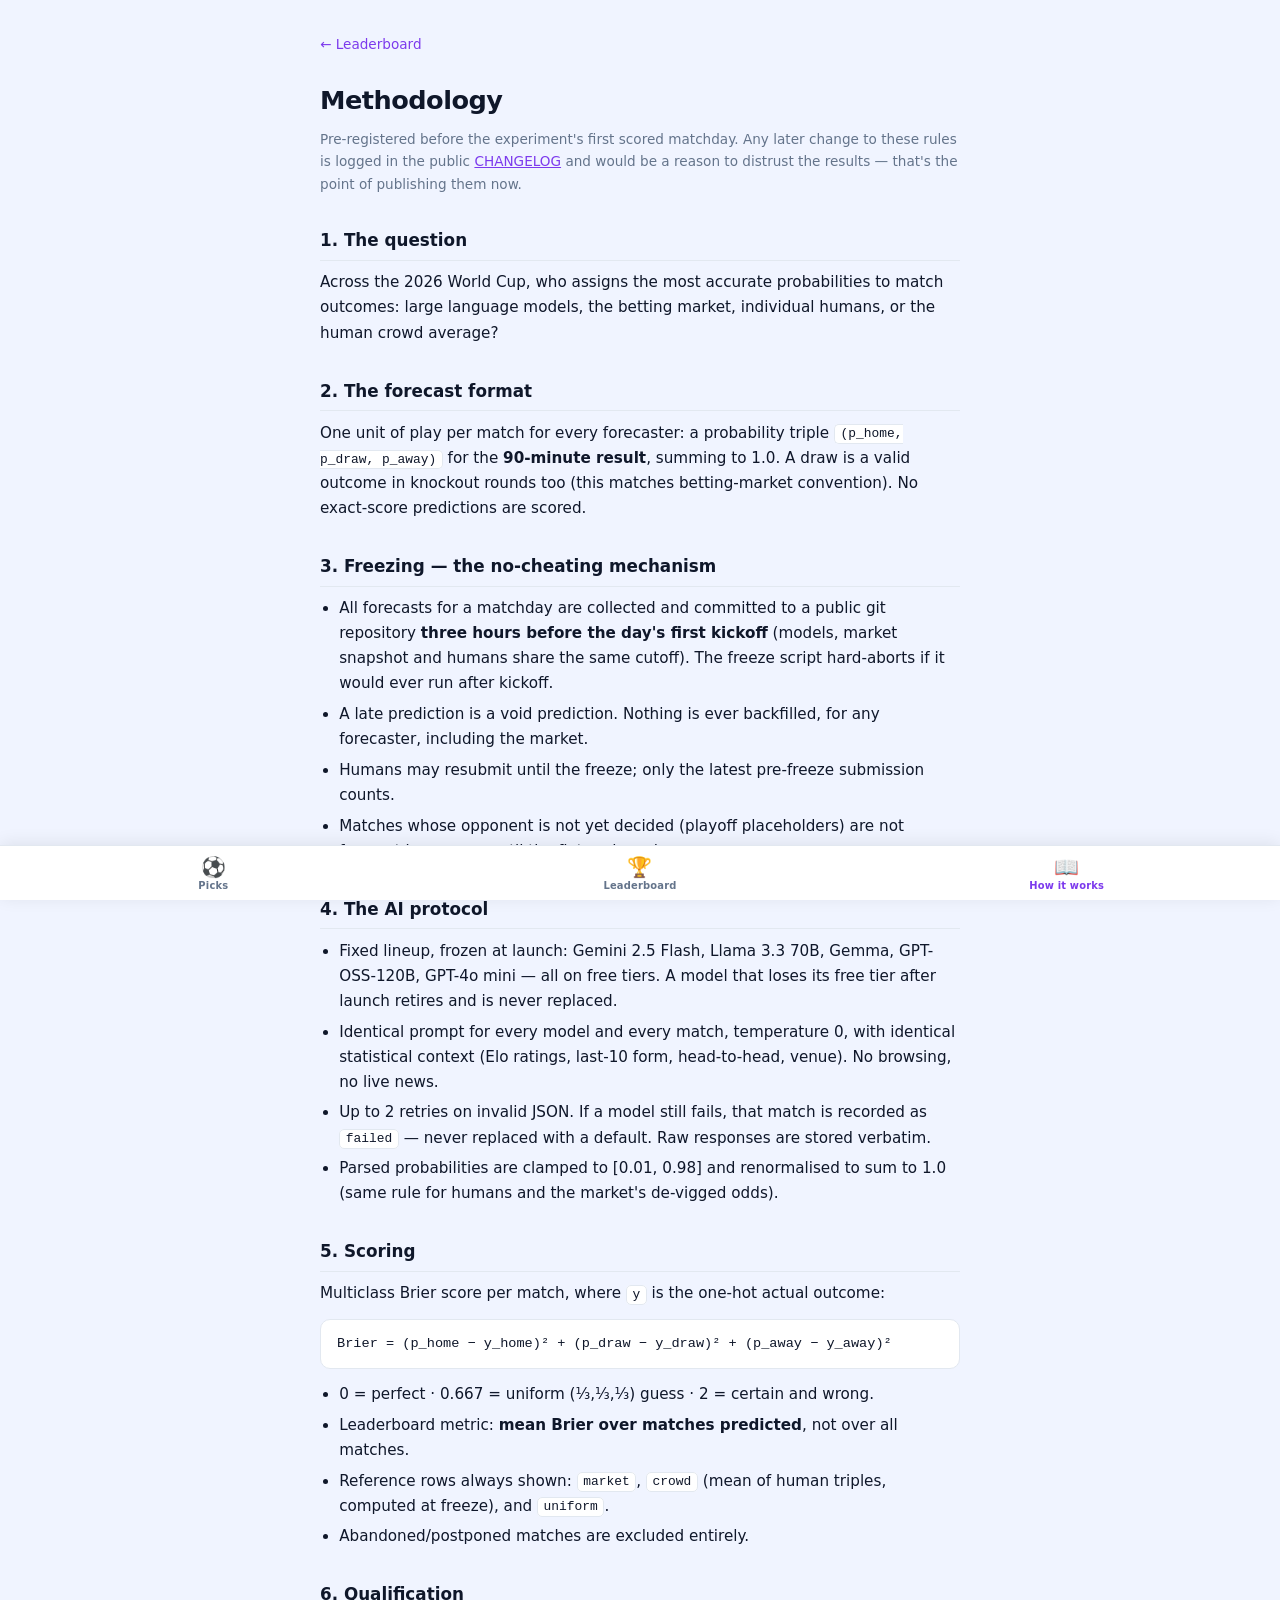
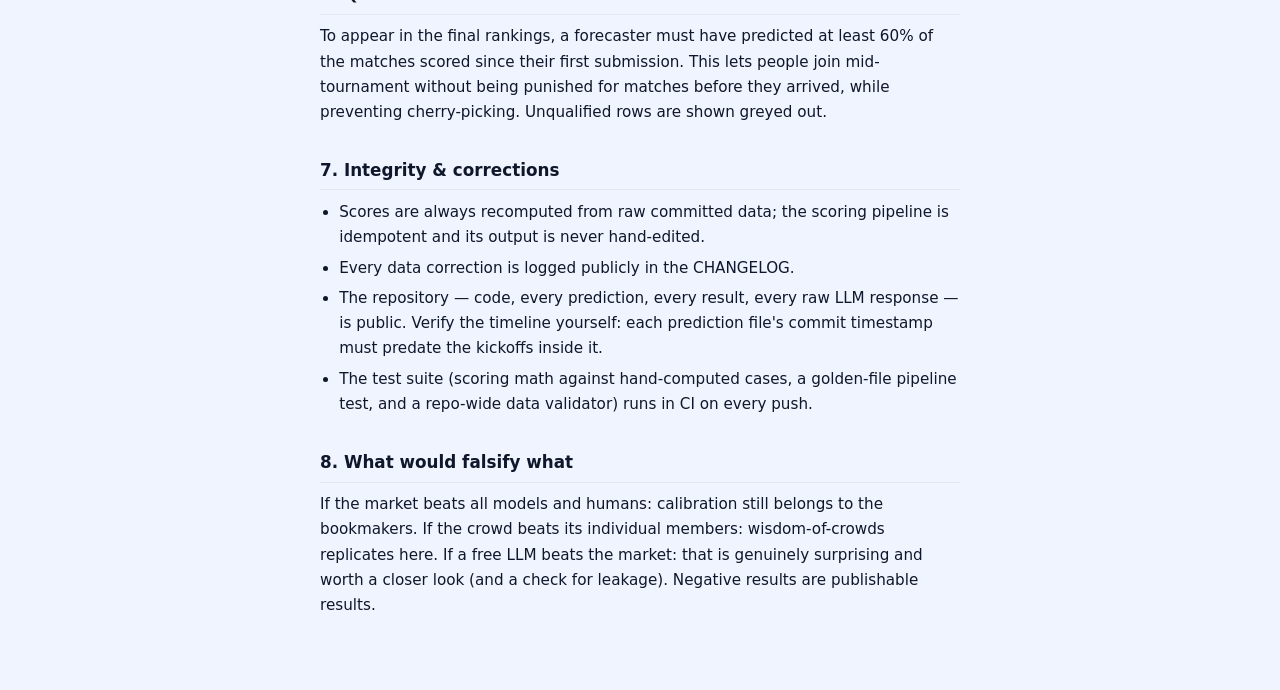
==== commit 18b8f124: "ui: leaderboard scroll fix, human-friendly Brier, Overall/By-match tabs, bottom nav - Fix the leader" ====
--- a/site/methodology.html
+++ b/site/methodology.html
@@ -17,7 +17,7 @@
     .doc {
       max-width: 680px;
       margin: 0 auto;
-      padding: 2rem 1.25rem 4rem;
+      padding: 2rem 1.25rem calc(72px + env(safe-area-inset-bottom));
       line-height: 1.65;
       font-size: .95rem;
     }
@@ -141,5 +141,11 @@
     surprising and worth a closer look (and a check for leakage). Negative
     results are publishable results.</p>
   </main>
+
+  <nav class="tabbar" aria-label="Site navigation">
+    <a href="picks.html"><span class="ico">⚽</span>Picks</a>
+    <a href="index.html"><span class="ico">🏆</span>Leaderboard</a>
+    <a href="methodology.html" aria-current="page"><span class="ico">📖</span>How it works</a>
+  </nav>
 </body>
 </html>
--- a/site/style.css
+++ b/site/style.css
@@ -102,7 +102,8 @@
   display: flex;
   flex-direction: column;
   align-items: center;
-  padding: 1.25rem 1.25rem 2rem;
+  /* bottom padding clears the fixed tab bar on the name + confirm screens */
+  padding: 1.25rem 1.25rem calc(2rem + 60px + env(safe-area-inset-bottom));
   gap: 1.1rem;
   max-width: 520px;
   margin: 0 auto;
@@ -312,11 +313,22 @@
   border-radius: 999px;
   padding: .25rem .75rem;
   font-weight: 700;
-  max-width: 140px;
+  max-width: 110px;
   overflow: hidden;
   text-overflow: ellipsis;
   white-space: nowrap;
 }
+
+.hdr-right { display: flex; align-items: center; gap: .5rem; min-width: 0; }
+.hdr-link {
+  font-size: 1.15rem;
+  line-height: 1;
+  text-decoration: none;
+  flex-shrink: 0;
+  opacity: .85;
+  transition: opacity var(--dur-fast), transform var(--dur-fast);
+}
+.hdr-link:hover { opacity: 1; transform: scale(1.12); }
 
 /* ── Matchday banner ────────────────────────────────────────────────────── */
 .matchday-banner {
@@ -854,6 +866,32 @@
   line-height: 1.6;
   animation: fadeInUp var(--dur-fast) ease both;
 }
+
+/* ── Bottom tab bar (shared site navigation) ────────────────────────────── */
+.tabbar {
+  position: fixed;
+  left: 0; right: 0; bottom: 0;
+  z-index: 150;
+  display: flex;
+  background: var(--card-bg);
+  border-top: 1px solid var(--border);
+  box-shadow: 0 -2px 16px rgba(0,0,0,.08);
+  padding-bottom: env(safe-area-inset-bottom);
+}
+.tabbar a {
+  flex: 1;
+  text-align: center;
+  padding: .5rem 0 .55rem;
+  font-size: .62rem;
+  font-weight: 700;
+  color: var(--text-sub);
+  text-decoration: none;
+  letter-spacing: .02em;
+  transition: color var(--dur-fast);
+}
+.tabbar a .ico { display: block; font-size: 1.25rem; line-height: 1.3; }
+.tabbar a[aria-current="page"] { color: var(--home); }
+.tabbar a:hover { color: var(--text); }
 
 /* ── Dark mode ──────────────────────────────────────────────────────────── */
 [data-theme="dark"] {
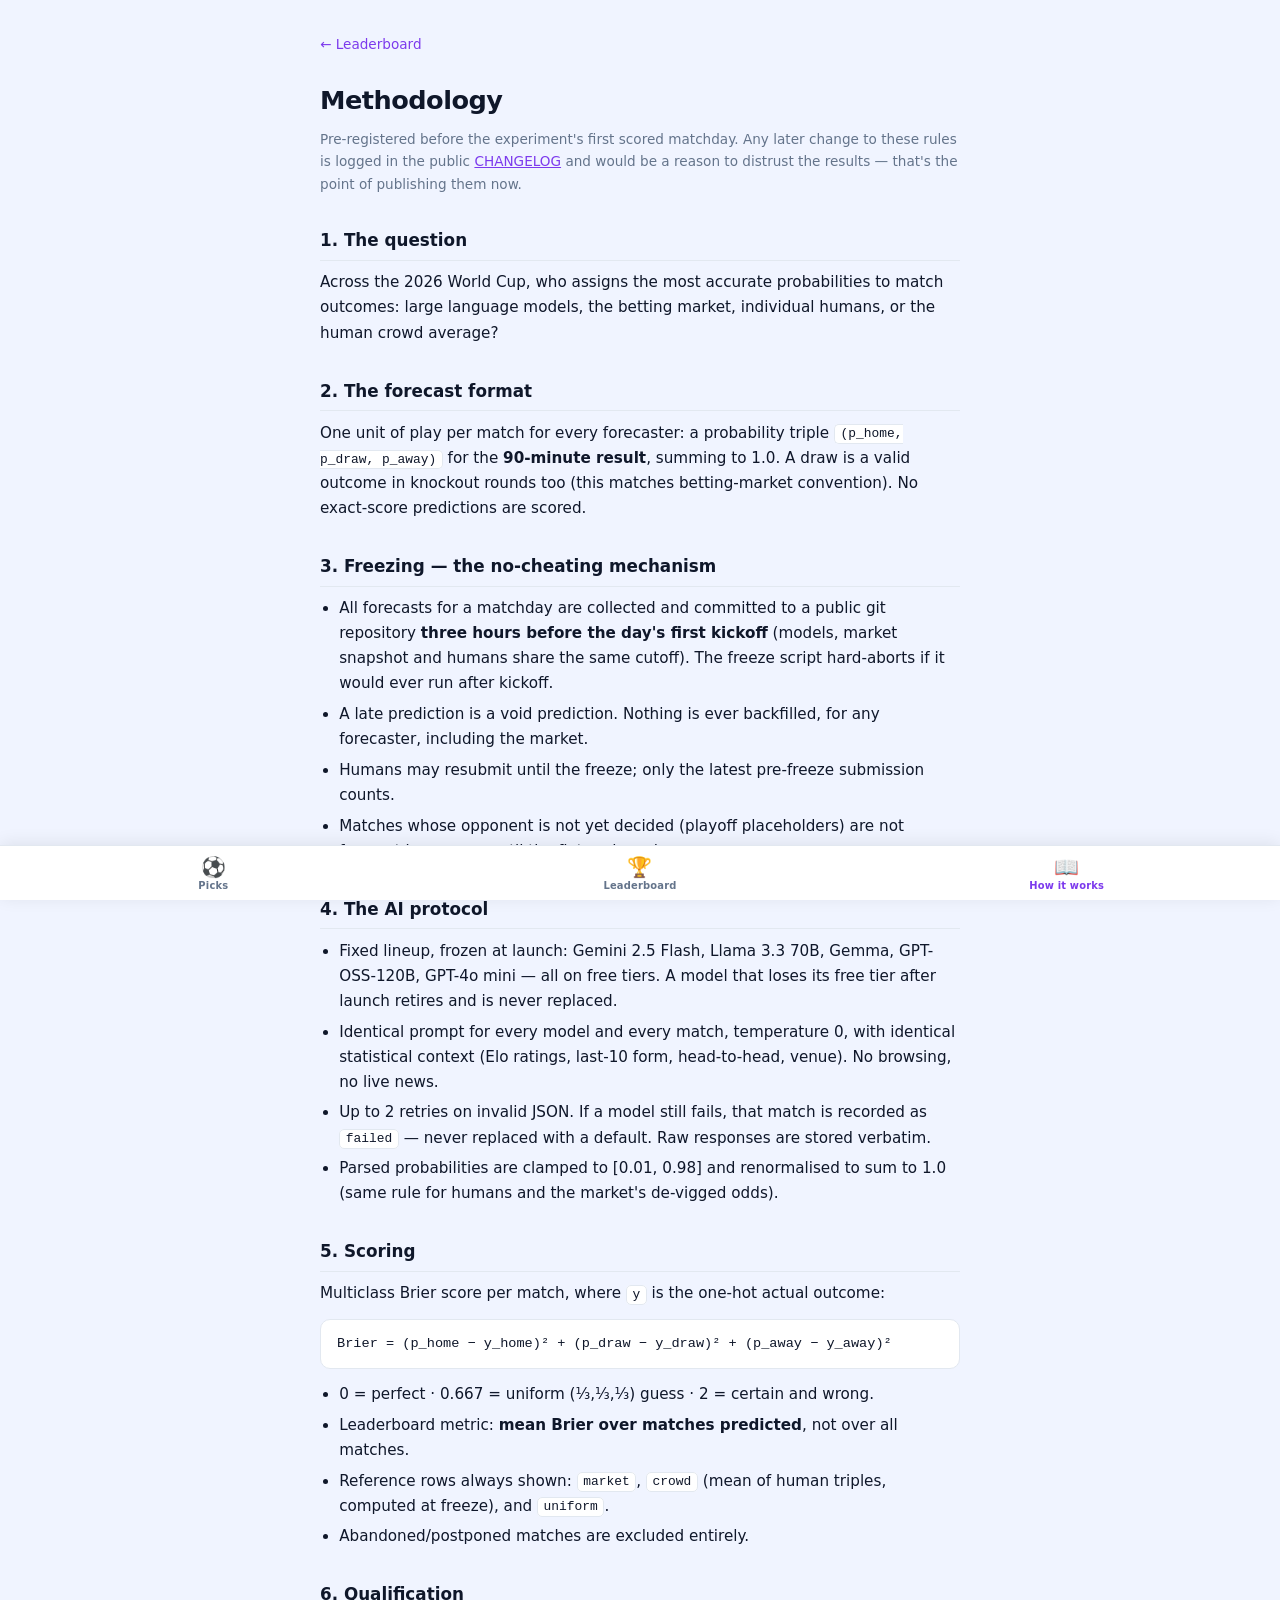
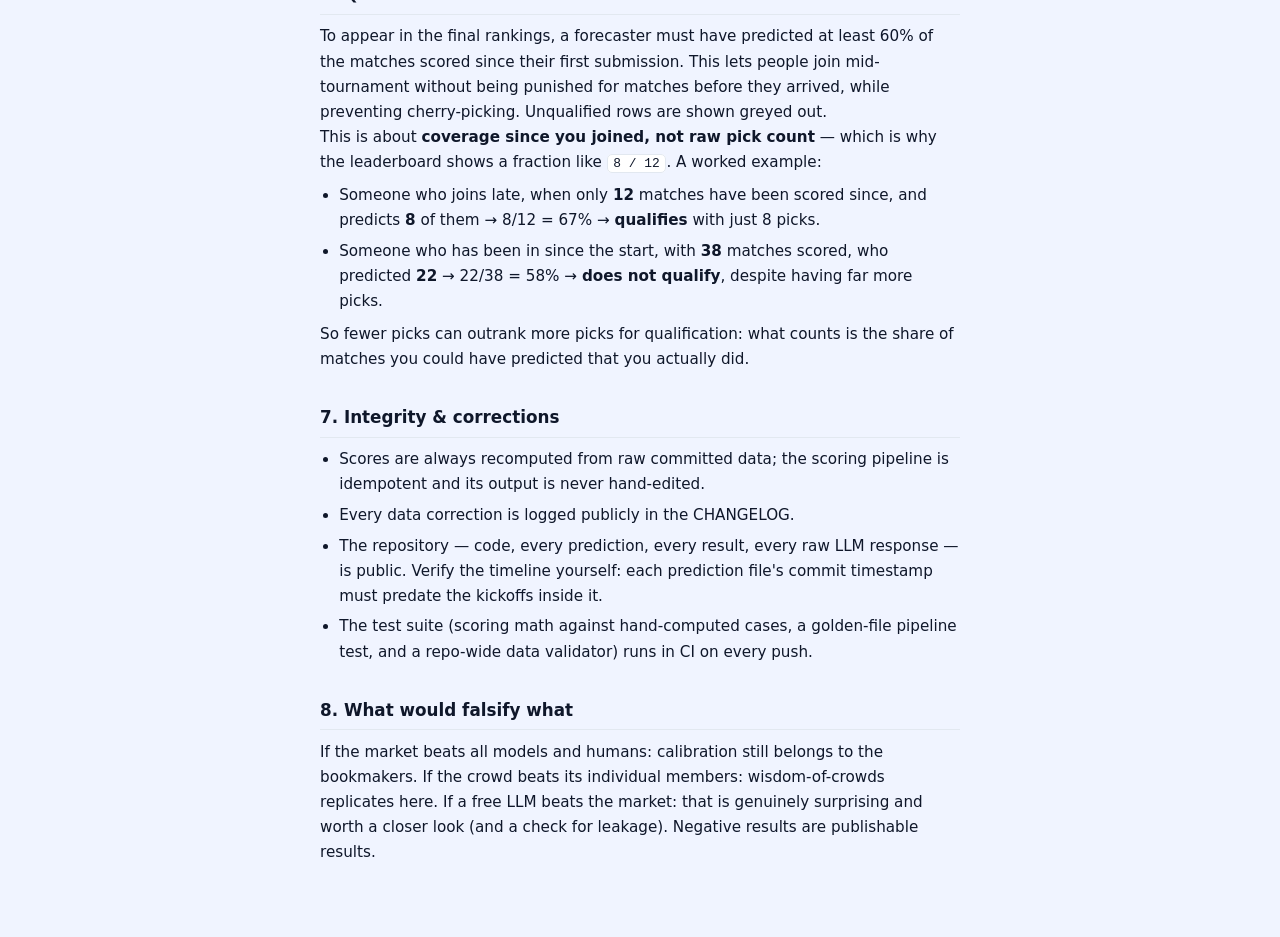
==== commit bbc9349e: "leaderboard: show 'picks since joining' fraction so qualification is self-explaining The board showe" ====
--- a/site/methodology.html
+++ b/site/methodology.html
@@ -120,6 +120,19 @@
     60% of the matches scored since their first submission. This lets people join
     mid-tournament without being punished for matches before they arrived, while
     preventing cherry-picking. Unqualified rows are shown greyed out.</p>
+    <p>This is about <strong>coverage since you joined, not raw pick count</strong> —
+    which is why the leaderboard shows a fraction like <code>8 / 12</code>. A
+    worked example:</p>
+    <ul>
+      <li>Someone who joins late, when only <strong>12</strong> matches have been
+      scored since, and predicts <strong>8</strong> of them → 8/12 = 67% →
+      <strong>qualifies</strong> with just 8 picks.</li>
+      <li>Someone who has been in since the start, with <strong>38</strong> matches
+      scored, who predicted <strong>22</strong> → 22/38 = 58% →
+      <strong>does not qualify</strong>, despite having far more picks.</li>
+    </ul>
+    <p>So fewer picks can outrank more picks for qualification: what counts is the
+    share of matches you could have predicted that you actually did.</p>
 
     <h2>7. Integrity & corrections</h2>
     <ul>
--- a/site/style.css
+++ b/site/style.css
@@ -313,22 +313,11 @@
   border-radius: 999px;
   padding: .25rem .75rem;
   font-weight: 700;
-  max-width: 110px;
+  max-width: 140px;
   overflow: hidden;
   text-overflow: ellipsis;
   white-space: nowrap;
 }
-
-.hdr-right { display: flex; align-items: center; gap: .5rem; min-width: 0; }
-.hdr-link {
-  font-size: 1.15rem;
-  line-height: 1;
-  text-decoration: none;
-  flex-shrink: 0;
-  opacity: .85;
-  transition: opacity var(--dur-fast), transform var(--dur-fast);
-}
-.hdr-link:hover { opacity: 1; transform: scale(1.12); }
 
 /* ── Matchday banner ────────────────────────────────────────────────────── */
 .matchday-banner {
@@ -342,6 +331,10 @@
   flex-shrink: 0;
   z-index: 2;
 }
+
+/* Cards screen reserves space for the persistent bottom tab bar so the
+   cards and progress rail are never hidden behind it. */
+#screen-cards { padding-bottom: calc(54px + env(safe-area-inset-bottom)); }
 
 /* ── Cards track wrapper + nav ──────────────────────────────────────────── */
 .cards-track-wrapper {
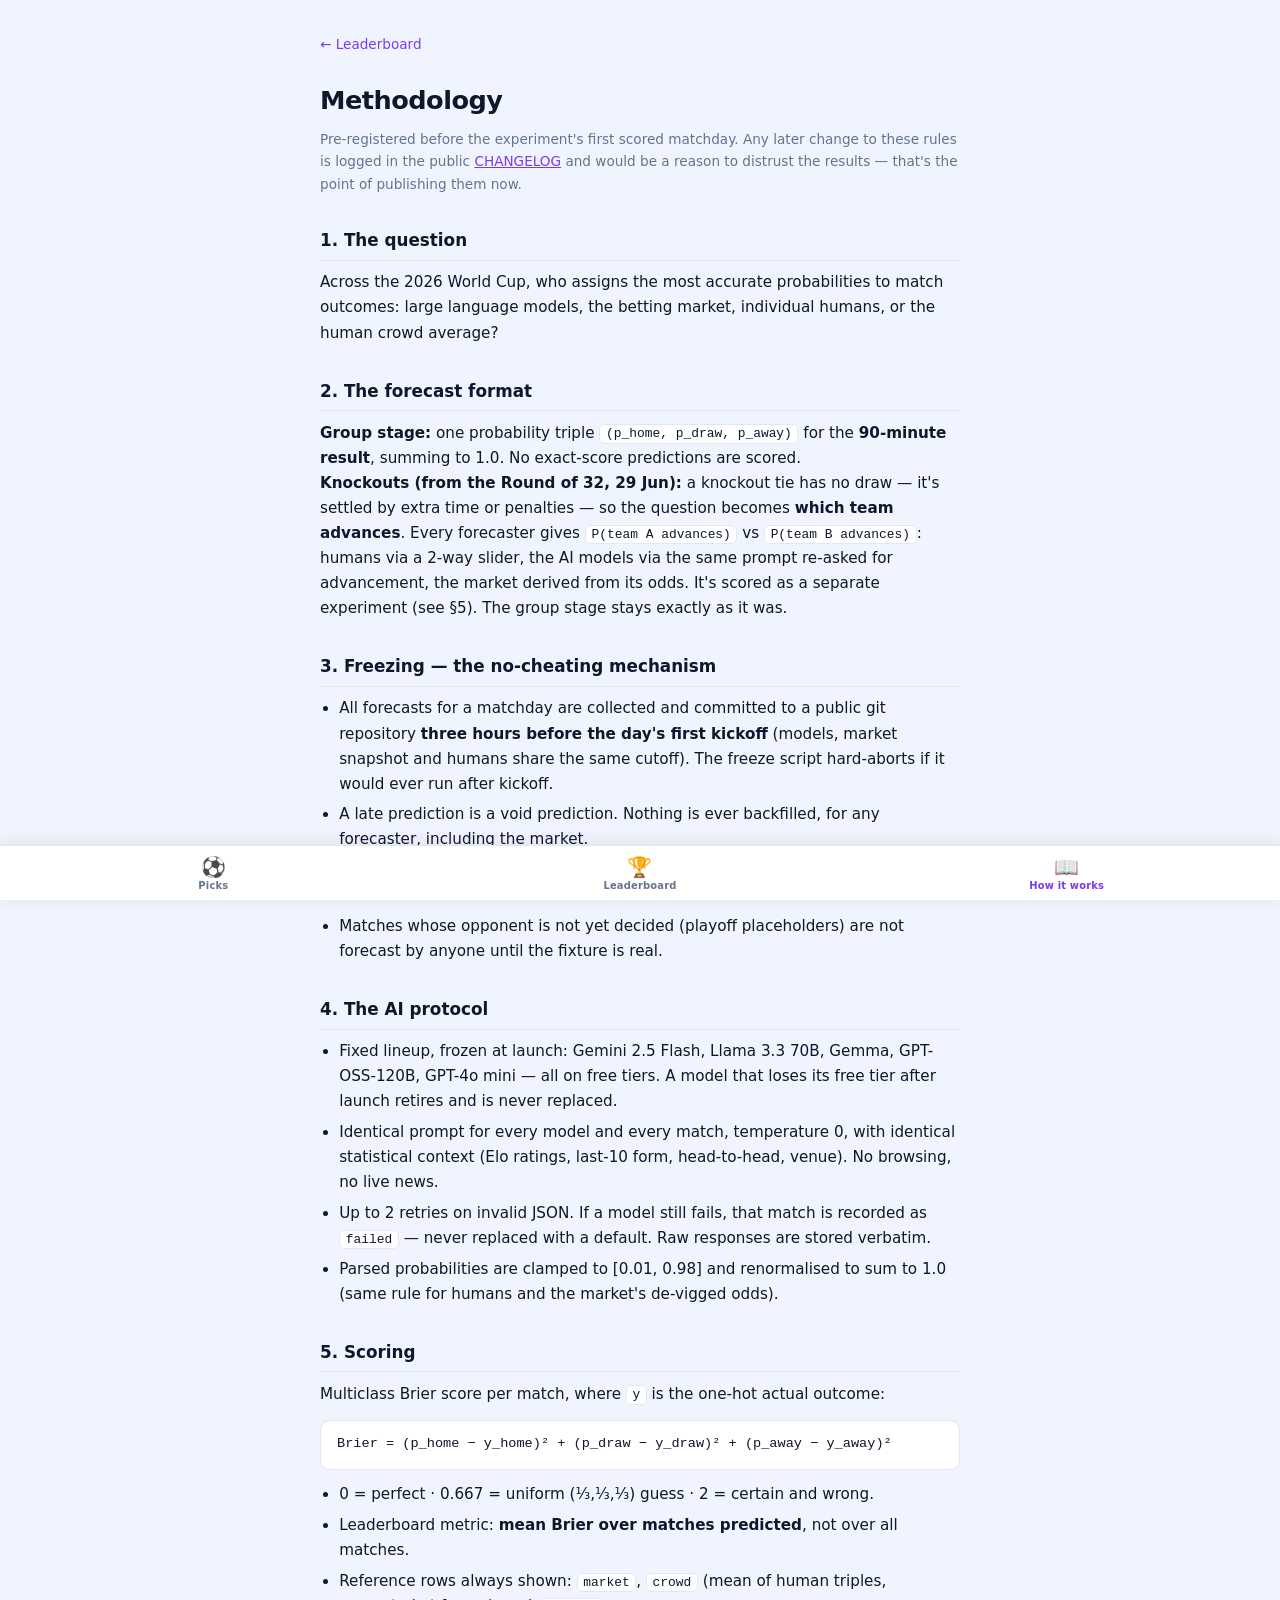
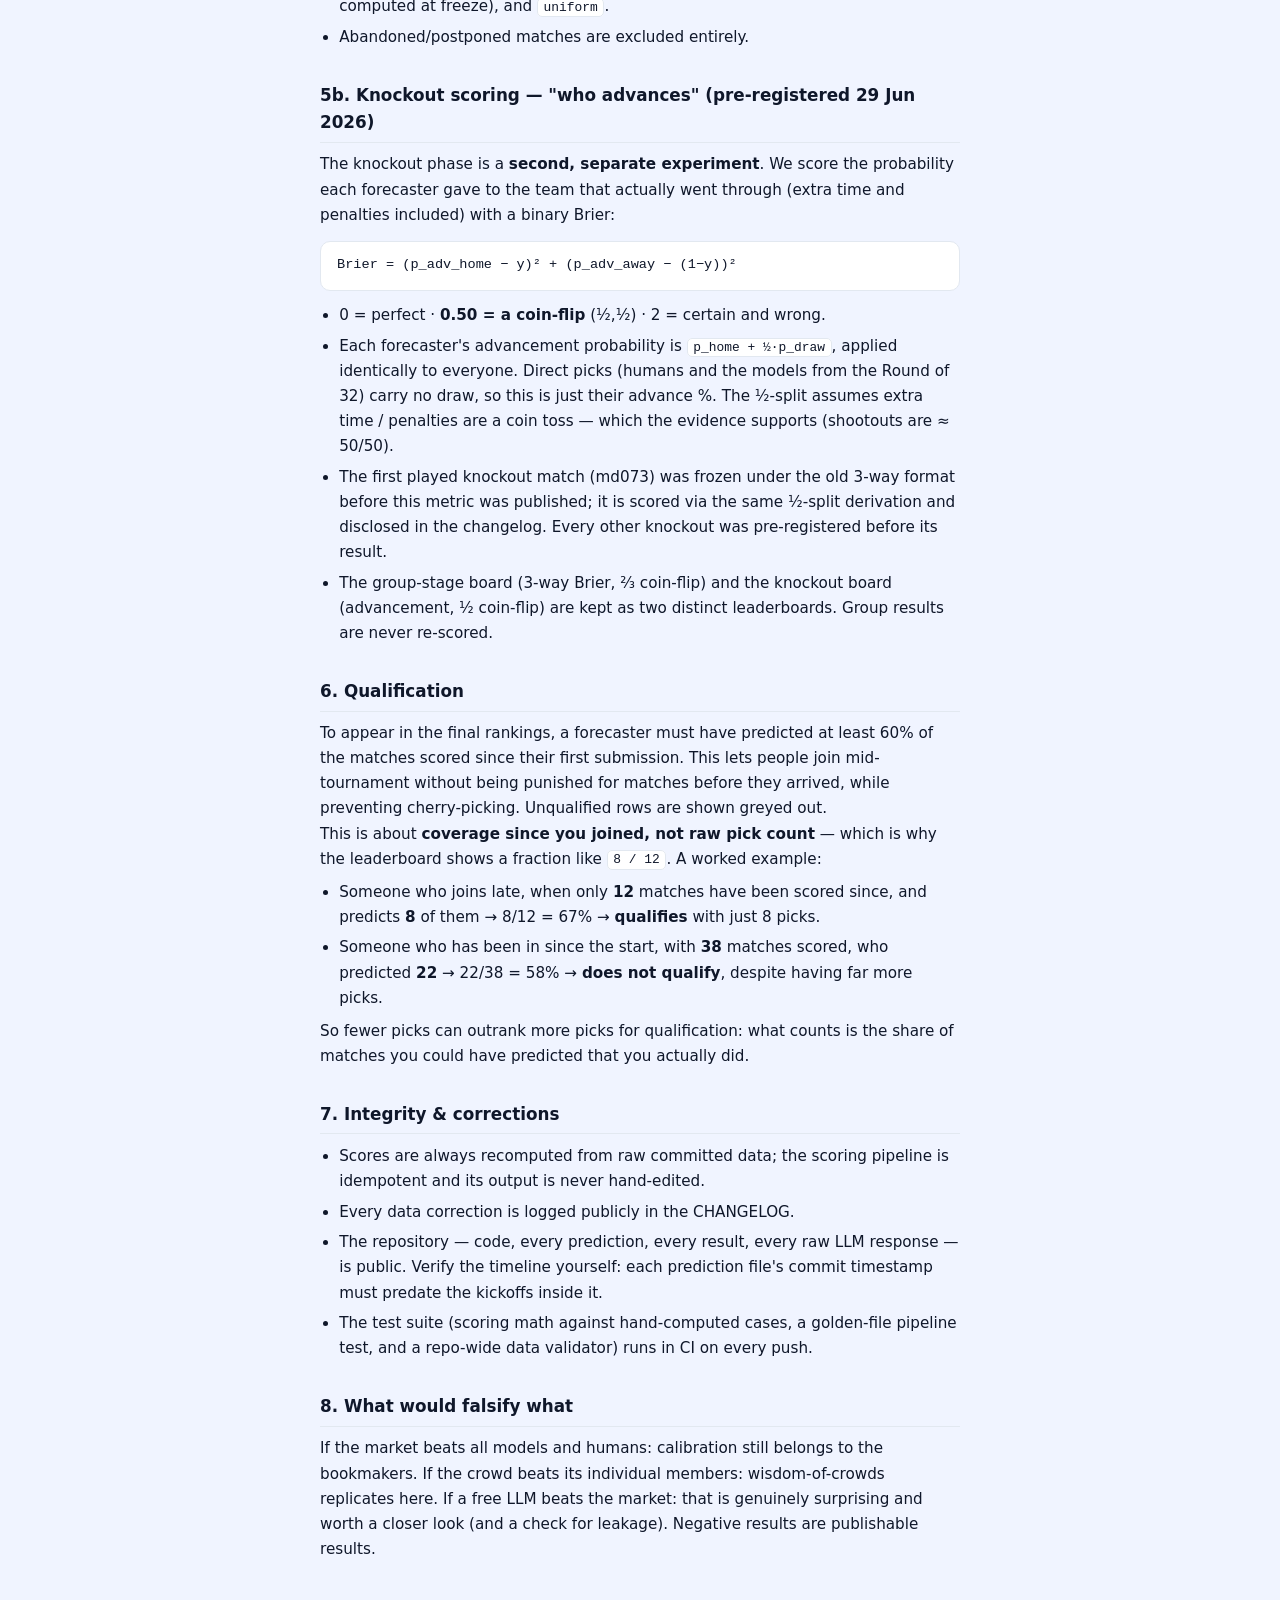
==== commit 4beac18f: "feat(knockouts): score the knockout phase on "who advances", not the 90-min draw Knockouts become a " ====
--- a/site/methodology.html
+++ b/site/methodology.html
@@ -68,10 +68,16 @@
     or the human crowd average?</p>
 
     <h2>2. The forecast format</h2>
-    <p>One unit of play per match for every forecaster: a probability triple
+    <p><strong>Group stage:</strong> one probability triple
     <code>(p_home, p_draw, p_away)</code> for the <strong>90-minute result</strong>,
-    summing to 1.0. A draw is a valid outcome in knockout rounds too (this matches
-    betting-market convention). No exact-score predictions are scored.</p>
+    summing to 1.0. No exact-score predictions are scored.</p>
+    <p><strong>Knockouts (from the Round of 32, 29 Jun):</strong> a knockout tie
+    has no draw — it's settled by extra time or penalties — so the question
+    becomes <strong>which team advances</strong>. Every forecaster gives
+    <code>P(team A advances)</code> vs <code>P(team B advances)</code>: humans via
+    a 2-way slider, the AI models via the same prompt re-asked for advancement,
+    the market derived from its odds. It's scored as a separate experiment
+    (see §5). The group stage stays exactly as it was.</p>
 
     <h2>3. Freezing — the no-cheating mechanism</h2>
     <ul>
@@ -113,6 +119,27 @@
       <li>Reference rows always shown: <code>market</code>, <code>crowd</code>
       (mean of human triples, computed at freeze), and <code>uniform</code>.</li>
       <li>Abandoned/postponed matches are excluded entirely.</li>
+    </ul>
+
+    <h2>5b. Knockout scoring — "who advances" (pre-registered 29 Jun 2026)</h2>
+    <p>The knockout phase is a <strong>second, separate experiment</strong>. We
+    score the probability each forecaster gave to the team that actually went
+    through (extra time and penalties included) with a binary Brier:</p>
+    <div class="formula">Brier = (p_adv_home − y)² + (p_adv_away − (1−y))²</div>
+    <ul>
+      <li>0 = perfect · <strong>0.50 = a coin-flip</strong> (½,½) · 2 = certain and wrong.</li>
+      <li>Each forecaster's advancement probability is
+      <code>p_home + ½·p_draw</code>, applied identically to everyone. Direct
+      picks (humans and the models from the Round of 32) carry no draw, so this
+      is just their advance %. The ½-split assumes extra time / penalties are a
+      coin toss — which the evidence supports (shootouts are ≈ 50/50).</li>
+      <li>The first played knockout match (md073) was frozen under the old 3-way
+      format before this metric was published; it is scored via the same ½-split
+      derivation and disclosed in the changelog. Every other knockout was
+      pre-registered before its result.</li>
+      <li>The group-stage board (3-way Brier, ⅔ coin-flip) and the knockout board
+      (advancement, ½ coin-flip) are kept as two distinct leaderboards. Group
+      results are never re-scored.</li>
     </ul>
 
     <h2>6. Qualification</h2>
--- a/site/style.css
+++ b/site/style.css
@@ -336,6 +336,48 @@
    cards and progress rail are never hidden behind it. */
 #screen-cards { padding-bottom: calc(54px + env(safe-area-inset-bottom)); }
 
+/* ── Reminder strip (cards screen, dismissible) ─────────────────────────── */
+.reminder-strip {
+  display: flex;
+  align-items: center;
+  gap: .6rem;
+  padding: .4rem .85rem;
+  font-size: .78rem;
+  background: var(--away-light);
+  border-bottom: 1px solid var(--border);
+  flex-shrink: 0;
+  z-index: 2;
+  transition: opacity var(--dur-fast) ease, transform var(--dur-fast) ease;
+}
+.reminder-strip-out { opacity: 0; transform: translateY(-6px); }
+.reminder-strip-link {
+  font-weight: 700;
+  color: var(--away);
+  text-decoration: none;
+  white-space: nowrap;
+}
+.reminder-strip-link:hover { text-decoration: underline; }
+.reminder-strip-sub {
+  font-size: .72rem;
+  color: var(--text-sub);
+  text-decoration: underline;
+  margin-right: auto;          /* push the ✕ to the far right */
+}
+.reminder-strip-sub:hover { color: var(--away); }
+.reminder-strip-x {
+  background: none;
+  border: none;
+  color: var(--text-sub);
+  font-size: .85rem;
+  line-height: 1;
+  cursor: pointer;
+  padding: .25rem .35rem;
+  border-radius: 6px;
+  flex-shrink: 0;
+}
+.reminder-strip-x:hover { color: var(--text); background: rgba(0,0,0,.06); }
+[data-theme="dark"] .reminder-strip-x:hover { background: rgba(255,255,255,.08); }
+
 /* ── Cards track wrapper + nav ──────────────────────────────────────────── */
 .cards-track-wrapper {
   flex: 1;
@@ -692,6 +734,62 @@
 .home-col .pct-lbl { text-align: left; }
 .away-col .pct-lbl { text-align: right; }
 
+/* ── Knockout tug-of-war ("who advances?") ──────────────────────────────── */
+.ko-note {
+  font-size: .76rem;
+  line-height: 1.4;
+  color: var(--text-sub);
+  background: var(--away-light);
+  border-radius: 10px;
+  padding: .5rem .7rem;
+  margin-bottom: .6rem;
+  text-align: center;
+}
+.ko-note b { color: var(--text); }
+
+/* Two segments around a single handle: home side | away side */
+.ko-slider .noUi-connect:nth-child(2) { background: var(--away) !important; }
+
+.ko-tug {
+  display: flex;
+  align-items: flex-end;
+  justify-content: space-between;
+  gap: .5rem;
+  margin-bottom: .2rem;
+}
+.ko-side { display: flex; flex-direction: column; gap: .12rem; flex: 1; min-width: 0; }
+.ko-home { align-items: flex-start; text-align: left; }
+.ko-away { align-items: flex-end;   text-align: right; }
+.ko-flag { font-size: 1.7rem; line-height: 1; }
+.ko-team {
+  font-size: .82rem; font-weight: 700; color: var(--text);
+  max-width: 9.5rem; overflow: hidden; text-overflow: ellipsis; white-space: nowrap;
+}
+.ko-pct {
+  font-size: 1.45rem; font-weight: 800; letter-spacing: -.03em;
+  transition: transform var(--dur-fast);
+}
+.ko-pct.pop { animation: scaleIn var(--dur-fast) var(--ease-spring); }
+.ko-home .ko-pct { color: var(--home); }
+.ko-away .ko-pct { color: var(--away); }
+.ko-mid {
+  font-size: .64rem; font-weight: 700; color: var(--text-sub);
+  text-transform: uppercase; letter-spacing: .05em;
+  padding-bottom: .35rem; white-space: nowrap;
+}
+/* faint 50/50 coin-flip marker on the track */
+.ko-slider .slider-el { position: relative; }
+.ko-slider .slider-el::after {
+  content: ''; position: absolute; top: -3px; bottom: -3px; left: 50%;
+  width: 2px; transform: translateX(-1px);
+  background: repeating-linear-gradient(var(--text-sub) 0 2px, transparent 2px 5px);
+  opacity: .4; pointer-events: none; z-index: 0;
+}
+.ko-backing {
+  font-size: .76rem; font-weight: 700; color: var(--text);
+  text-align: center; margin-top: .5rem; min-height: 1.1em;
+}
+
 /* ── Submit card ────────────────────────────────────────────────────────── */
 .submit-card { align-items: center; background: var(--bg); }
 
@@ -738,6 +836,63 @@
 }
 
 .confirm-tag { font-size: .875rem; color: var(--text-sub); font-style: italic; }
+
+/* ── Calendar reminder CTA ──────────────────────────────────────────────── */
+.reminder-cta {
+  display: flex;
+  flex-direction: column;
+  align-items: center;
+  gap: .4rem;
+  width: 100%;
+}
+.reminder-btn {
+  display: block;
+  width: 100%;
+  padding: .8rem 1.25rem;
+  background: var(--away);
+  color: #fff;
+  border-radius: var(--radius);
+  font-size: .95rem;
+  font-weight: 700;
+  text-decoration: none;
+  text-align: center;
+  min-height: 48px;
+  line-height: 1.5;
+  transition: opacity var(--dur-fast), transform var(--dur-fast), box-shadow var(--dur-fast);
+}
+.reminder-btn:hover {
+  opacity: .93;
+  transform: translateY(-1px);
+  box-shadow: 0 6px 20px rgba(8,145,178,.35);
+}
+.reminder-btn:active { transform: translateY(0); box-shadow: none; }
+.reminder-sub {
+  font-size: .76rem;
+  color: var(--text-sub);
+  text-decoration: none;
+}
+.reminder-sub:hover { color: var(--away); text-decoration: underline; }
+
+/* Lower-key version on the landing screen */
+.reminder-landing { text-align: center; }
+.reminder-landing a {
+  font-size: .78rem;
+  font-weight: 600;
+  color: var(--away);
+  text-decoration: none;
+}
+.reminder-landing a:hover { text-decoration: underline; }
+
+/* "Already added? times changed — re-add" note shown near every calendar CTA */
+.reminder-note {
+  font-size: .7rem;
+  color: var(--text-sub);
+  line-height: 1.45;
+  max-width: 30rem;
+  margin: .3rem auto 0;
+  text-align: center;
+}
+.reminder-note b { color: var(--text); font-weight: 700; }
 
 .confetti-piece {
   position: absolute;
